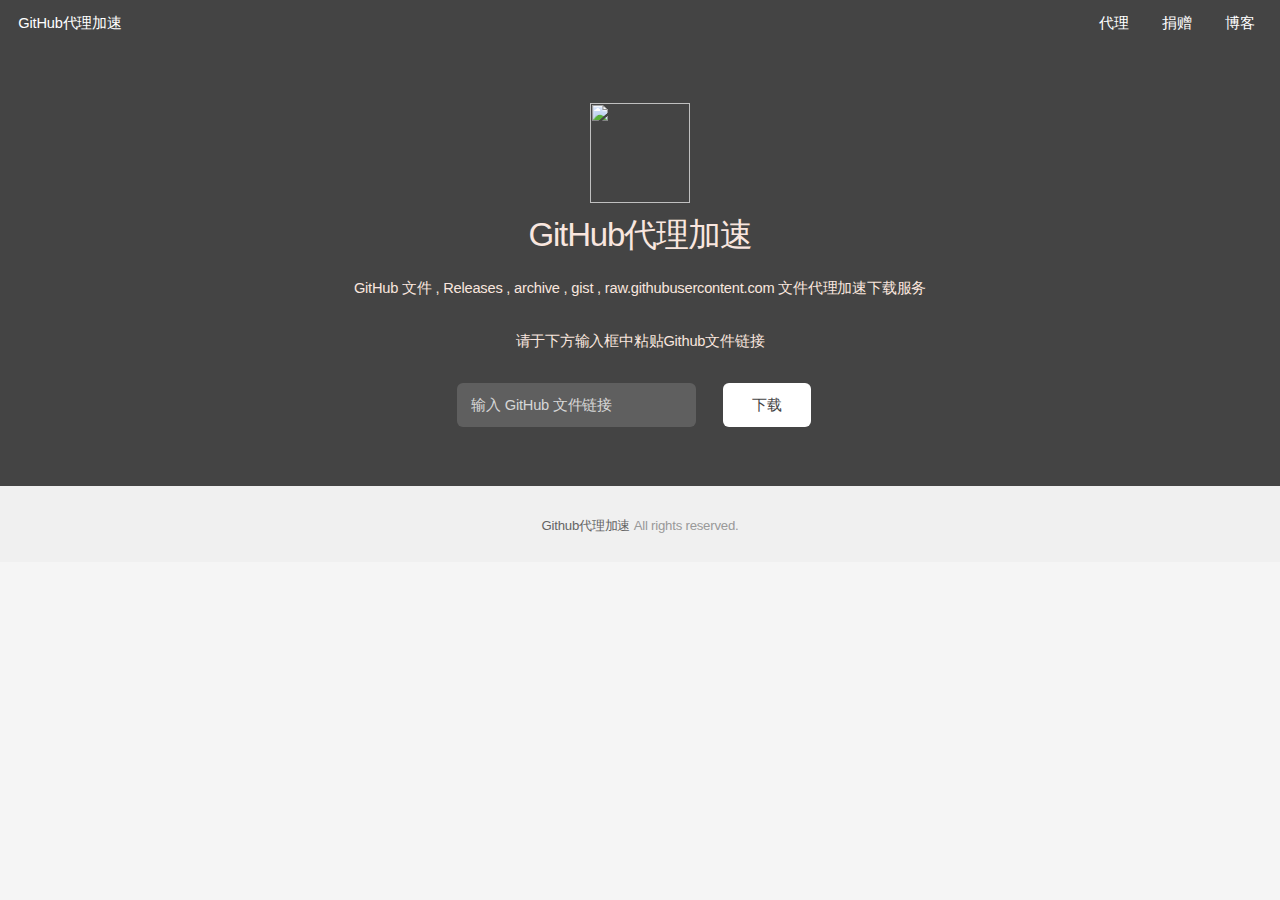
==== gh-proxy/index.html @ 9d7fa7d4 "Update index.html" ====
<!DOCTYPE HTML>
<html>
<head>
<title>GitHub代理加速</title>
<meta charset="utf-8" />
<meta name="viewport" content="width=device-width, initial-scale=1, user-scalable=no" />

<style type="text/css">

html,body,div,h1,h2,p,a,img,b,ul,li,form,footer,header,nav,section {
	margin:0;
	padding:0;
	border:0;
	font-size:100%;
	font:inherit;
	vertical-align:baseline;
}
footer,header,nav,section {
	display:block;
}
body {
	line-height:1;
}
ul {
	list-style:none;
}
body {
	-webkit-text-size-adjust:none;
}
input::-moz-focus-inner {
	border:0;
	padding:0;
}
input {
	-moz-appearance:none;
	-webkit-appearance:none;
	-ms-appearance:none;
	appearance:none;
}
body {
	-ms-overflow-style:scrollbar;
}
@media screen and (max-width:480px) {
	html,body {
	min-width:320px;
}
}
html {
	box-sizing:border-box;
}
*,*:before,*:after {
	box-sizing:inherit;
}
body {
	background:#f5f5f5;
}
body,input {
	color:#777;
	font-family:"Source Sans Pro",sans-serif;
	font-size:16pt;
	font-weight:300;
	line-height:1.65em;
	letter-spacing:-0.015em;
}
a {
	-moz-transition:color .2s ease-in-out,border-bottom-color .2s ease-in-out;
	-webkit-transition:color .2s ease-in-out,border-bottom-color .2s ease-in-out;
	-ms-transition:color .2s ease-in-out,border-bottom-color .2s ease-in-out;
	transition:color .2s ease-in-out,border-bottom-color .2s ease-in-out;
	border-bottom:dotted 1px;
	color:#e89980;
	text-decoration:none;
}
a:hover {
	border-bottom-color:transparent;
}
b {
	color:#646464;
	font-weight:400;
}
p {
	margin:0 0 2em 0;
}
h1,h2 {
	color:#646464;
	font-weight:300;
	line-height:1em;
	margin:0 0 .5em 0;
}
h1 a {
	color:inherit;
	text-decoration:none;
}
h2 {
	font-size:2.25em;
	line-height:1.5em;
	letter-spacing:-0.035em;
}
.row {
	display:flex;
	flex-wrap:wrap;
	box-sizing:border-box;
	align-items:stretch;
}
.row>* {
	box-sizing:border-box;
}
.row.gtr-uniform>*>:last-child {
	margin-bottom:0;
}
.row>.col-4 {
	width:33.33333%;
}
.row>.col-8 {
	width:66.66667%;
}
.row.gtr-50 {
	margin-top:0;
	margin-left:-1em;
}
.row.gtr-50>* {
	padding:0 0 0 1em;
}
.row.gtr-50.gtr-uniform {
	margin-top:-1em;
}
.row.gtr-50.gtr-uniform>* {
	padding-top:1em;
}
.row {
	margin-top:0;
	margin-left:-2em;
}
.row>* {
	padding:0 0 0 2em;
}
.row.gtr-uniform {
	margin-top:-2em;
}
.row.gtr-uniform>* {
	padding-top:2em;
}
@media screen and (max-width:1680px) {
	.row {
	display:flex;
	flex-wrap:wrap;
	box-sizing:border-box;
	align-items:stretch;
}
.row>* {
	box-sizing:border-box;
}
.row.gtr-uniform>*>:last-child {
	margin-bottom:0;
}
.row.gtr-50 {
	margin-top:0;
	margin-left:-1em;
}
.row.gtr-50>* {
	padding:0 0 0 1em;
}
.row.gtr-50.gtr-uniform {
	margin-top:-1em;
}
.row.gtr-50.gtr-uniform>* {
	padding-top:1em;
}
.row {
	margin-top:0;
	margin-left:-2em;
}
.row>* {
	padding:0 0 0 2em;
}
.row.gtr-uniform {
	margin-top:-2em;
}
.row.gtr-uniform>* {
	padding-top:2em;
}
}
@media screen and (max-width:1280px) {
	.row {
	display:flex;
	flex-wrap:wrap;
	box-sizing:border-box;
	align-items:stretch;
}
.row>* {
	box-sizing:border-box;
}
.row.gtr-uniform>*>:last-child {
	margin-bottom:0;
}
.row.gtr-50 {
	margin-top:0;
	margin-left:-1em;
}
.row.gtr-50>* {
	padding:0 0 0 1em;
}
.row.gtr-50.gtr-uniform {
	margin-top:-1em;
}
.row.gtr-50.gtr-uniform>* {
	padding-top:1em;
}
.row {
	margin-top:0;
	margin-left:-2em;
}
.row>* {
	padding:0 0 0 2em;
}
.row.gtr-uniform {
	margin-top:-2em;
}
.row.gtr-uniform>* {
	padding-top:2em;
}
}
@media screen and (max-width:980px) {
	.row {
	display:flex;
	flex-wrap:wrap;
	box-sizing:border-box;
	align-items:stretch;
}
.row>* {
	box-sizing:border-box;
}
.row.gtr-uniform>*>:last-child {
	margin-bottom:0;
}
.row.gtr-50 {
	margin-top:0;
	margin-left:-1em;
}
.row.gtr-50>* {
	padding:0 0 0 1em;
}
.row.gtr-50.gtr-uniform {
	margin-top:-1em;
}
.row.gtr-50.gtr-uniform>* {
	padding-top:1em;
}
.row {
	margin-top:0;
	margin-left:-2em;
}
.row>* {
	padding:0 0 0 2em;
}
.row.gtr-uniform {
	margin-top:-2em;
}
.row.gtr-uniform>* {
	padding-top:2em;
}
}
@media screen and (max-width:840px) {
	.row {
	display:flex;
	flex-wrap:wrap;
	box-sizing:border-box;
	align-items:stretch;
}
.row>* {
	box-sizing:border-box;
}
.row.gtr-uniform>*>:last-child {
	margin-bottom:0;
}
.row.gtr-50 {
	margin-top:0;
	margin-left:-1em;
}
.row.gtr-50>* {
	padding:0 0 0 1em;
}
.row.gtr-50.gtr-uniform {
	margin-top:-1em;
}
.row.gtr-50.gtr-uniform>* {
	padding-top:1em;
}
.row {
	margin-top:0;
	margin-left:-2em;
}
.row>* {
	padding:0 0 0 2em;
}
.row.gtr-uniform {
	margin-top:-2em;
}
.row.gtr-uniform>* {
	padding-top:2em;
}
}
@media screen and (max-width:736px) {
	.row {
	display:flex;
	flex-wrap:wrap;
	box-sizing:border-box;
	align-items:stretch;
}
.row>* {
	box-sizing:border-box;
}
.row.gtr-uniform>*>:last-child {
	margin-bottom:0;
}
.row.gtr-50 {
	margin-top:0;
	margin-left:-1em;
}
.row.gtr-50>* {
	padding:0 0 0 1em;
}
.row.gtr-50.gtr-uniform {
	margin-top:-1em;
}
.row.gtr-50.gtr-uniform>* {
	padding-top:1em;
}
.row {
	margin-top:0;
	margin-left:-2em;
}
.row>* {
	padding:0 0 0 2em;
}
.row.gtr-uniform {
	margin-top:-2em;
}
.row.gtr-uniform>* {
	padding-top:2em;
}
}
@media screen and (max-width:480px) {
	.row {
	display:flex;
	flex-wrap:wrap;
	box-sizing:border-box;
	align-items:stretch;
}
.row>* {
	box-sizing:border-box;
}
.row.gtr-uniform>*>:last-child {
	margin-bottom:0;
}
.row>.col-12-mobilep {
	width:100%;
}
.row.gtr-50 {
	margin-top:0;
	margin-left:-1em;
}
.row.gtr-50>* {
	padding:0 0 0 1em;
}
.row.gtr-50.gtr-uniform {
	margin-top:-1em;
}
.row.gtr-50.gtr-uniform>* {
	padding-top:1em;
}
.row {
	margin-top:0;
	margin-left:-2em;
}
.row>* {
	padding:0 0 0 2em;
}
.row.gtr-uniform {
	margin-top:-2em;
}
.row.gtr-uniform>* {
	padding-top:2em;
}
}
form {
	margin:0 0 2em 0;
}
input[type="text"] {
	-moz-appearance:none;
	-webkit-appearance:none;
	-ms-appearance:none;
	appearance:none;
	background-color:#f8f8f8;
	border-radius:6px;
	border:solid 1px #e5e5e5;
	color:inherit;
	display:block;
	outline:0;
	padding:0 1em;
	text-decoration:none;
	width:100%;
}
input[type="text"]:invalid {
	box-shadow:none;
}
input[type="text"]:focus {
	border-color:#e89980;
	box-shadow:0 0 0 2px #e89980;
}
input[type="text"] {
	height:3em;
}
input[type="checkbox"] {
	-moz-appearance:none;
	-webkit-appearance:none;
	-ms-appearance:none;
	appearance:none;
	display:block;
	float:left;
	margin-right:-2em;
	opacity:0;
	width:1em;
	z-index:-1;
}
::-webkit-input-placeholder {
	color:#999!important;
	opacity:1.0;
}
:-moz-placeholder {
	color:#999!important;
	opacity:1.0;
}
::-moz-placeholder {
	color:#999!important;
	opacity:1.0;
}
:-ms-input-placeholder {
	color:#999!important;
	opacity:1.0;
}
ul {
	list-style:disc;
	margin:0 0 2em 0;
	padding-left:1em;
}
ul li {
	padding-left:.5em;
}
input[type="submit"] {
	-moz-appearance:none;
	-webkit-appearance:none;
	-ms-appearance:none;
	appearance:none;
	-moz-transition:background-color .2s ease-in-out,color .2s ease-in-out;
	-webkit-transition:background-color .2s ease-in-out,color .2s ease-in-out;
	-ms-transition:background-color .2s ease-in-out,color .2s ease-in-out;
	transition:background-color .2s ease-in-out,color .2s ease-in-out;
	background-color:#666;
	border-radius:6px;
	border:0;
	color:#fff;
	cursor:pointer;
	display:inline-block;
	font-weight:400;
	height:3em;
	line-height:3em;
	padding:0 2em;
	text-align:center;
	text-decoration:none;
	white-space:nowrap;
}
input[type="submit"]:hover {
	background-color:#737373;
}
input[type="submit"]:active {
	background-color:#595959;
}
input[type="submit"]:disabled {
	background-color:#777!important;
	box-shadow:inset 0 -0.15em 0 0 rgba(0,0,0,0.15);
	color:#f5f5f5!important;
	cursor:default;
	opacity:.25;
}
#page-wrapper {
	padding-top:3em;
}
body.landing #page-wrapper {
	padding-top:0;
}
#header {
	background:#444;
	color:#bbb;
	cursor:default;
	height:3.25em;
	left:0;
	line-height:3.25em;
	position:fixed;
	top:0;
	width:100%;
	z-index:10000;
}
#header h1 {
	color:inherit;
	height:inherit;
	left:1.25em;
	line-height:inherit;
	margin:0;
	padding:0;
	position:absolute;
	top:0;
}
#header h1 a {
	color:#fff;
	font-weight:400;
	border:0;
}
#header nav {
	height:inherit;
	line-height:inherit;
	position:absolute;
	right:.75em;
	top:0;
	vertical-align:middle;
}
#header nav>ul {
	list-style:none;
	margin:0;
	padding-left:0;
}
#header nav>ul>li {
	display:inline-block;
	padding-left:0;
}
#header nav>ul>li a {
	display:inline-block;
	height:2em;
	line-height:1.95em;
	padding:0 1em;
	border-radius:6px;
}
#header nav>ul>li a:not(.button) {
	color:#fff;
	display:inline-block;
	text-decoration:none;
	border:0;
}
#header nav>ul>li:first-child {
	margin-left:0;
}
#header.alt {
	-moz-animation:none;
	-webkit-animation:none;
	-ms-animation:none;
	animation:none;
	background:0;
	color:rgba(255,255,255,0.75);
	position:absolute;
}
#footer {
	background:#f0f0f0;
	padding:.5em 0 2em 0;
	text-align:center;
}
#footer .copyright {
	color:#999;
	font-size:.9em;
	line-height:1em;
	margin:2em 0 0 0;
	padding:0;
	text-align:center;
}
#footer .copyright li {
	border-left:solid 1px #ddd;
	display:inline-block;
	list-style:none;
	margin-left:1em;
	padding-left:1em;
}
#footer .copyright li:first-child {
	border-left:0;
	margin-left:0;
	padding-left:0;
}
#cta {
	background:#444;
	color:#f9e6df;
	padding:7em 0 4em 0;
	text-align:center;
}
#cta h2 {
	color:inherit;
}
#cta form {
	margin:0 auto;
	max-width:100%;
	width:25em;
}
#cta input[type="submit"] {
	box-shadow:none;
	background:#fff;
	color:#444;
}
#cta input[type="text"] {
	color:#fff;
	background:rgba(255,255,255,0.15);
	border:0;
}
#cta input[type="text"]:focus {
	box-shadow:inset 0 0 0 2px #fff;
}
#cta ::-webkit-input-placeholder {
	color:rgba(255,255,255,0.75)!important;
}
#cta :-moz-placeholder {
	color:rgba(255,255,255,0.75)!important;
}
#cta ::-moz-placeholder {
	color:rgba(255,255,255,0.75)!important;
}
#cta :-ms-input-placeholder {
	color:rgba(255,255,255,0.75)!important;
}
@media screen and (max-width:1680px) {
	body,input {
	font-size:13pt;
}
}
@media screen and (max-width:1280px) {
	body,input {
	font-size:11pt;
}
}
@media screen and (max-width:980px) {
	body,input {
	font-size:11pt;
}
}
@media screen and (max-width:840px) {
	html,body {
	overflow-x:hidden;
}
body,input {
	font-size:11pt;
}
#page-wrapper {
	padding-top:0;
}
#page-wrapper {
	-moz-backface-visibility:hidden;
	-webkit-backface-visibility:hidden;
	-ms-backface-visibility:hidden;
	backface-visibility:hidden;
	-moz-transition:-moz-transform .5s ease;
	-webkit-transition:-webkit-transform .5s ease;
	-ms-transition:-ms-transform .5s ease;
	transition:transform .5s ease;
	padding-bottom:1px;
}
@media screen and (max-width:736px) {
	body,input {
	font-size:11pt;
}
h2 {
	font-size:1.75em;
	line-height:1.35em;
	letter-spacing:-0.025em;
}
#footer {
	padding:4em 0;
}
#footer .copyright li {
	border-left:0;
	display:block;
	line-height:2em;
	margin-left:0;
	padding-left:0;
}
}
@media screen and (max-width:480px) {
	html,body {
	min-width:320px;
}
body,input {
	font-size:11pt;
}
#cta {
	padding:2.5em 1em 3em 1em;
}
}
#rwl-iqxin {
	position:fixed;
	transform:translate(-95px,0);
	width:85px;
	height:25px;
	font-size:12px;
	font-weight:500;
	font-family:Verdana, Arial, '宋体';
	color:#fff;
	background:#333;
	z-index:2147483647;
	margin:0;
	opacity:0.05;
	transition:0.3s;
	overflow:hidden;
	user-select:none;
	text-align:center;
	white-space:nowrap;
	line-height:25px;
	padding:0 16px;
	border:1px solid #ccc;
	border-width:1px 1px 1px 0;
	border-bottom-right-radius:5px;
	box-sizing:content-box;
}
#rwl-iqxin input {
	margin:0;
	padding:0;
	vertical-align:middle;
	-webkit-appearance:checkbox;
	-moz-appearance:checkbox;
	position:static;
	clip:auto;
	opacity:1;
	cursor:pointer;
}
#rwl-iqxin #rwl-setbtn {
	margin:0 4px 0 0;
	padding:0 0 0 4px;
	border:none;
	border-radius:2px;
	cursor:pointer;
	background:#fff;
	color:#000;
}
}
/*! CSS Used from: Embedded*/
	#rwl-iqxin {
	position:fixed;
	transform:translate(-95px,0);
	width:85px;
	height:25px;
	font-size:12px;
	font-weight:500;
	font-family:Verdana, Arial, '宋体';
	color:#fff;
	background:#333;
	z-index:2147483647;
	margin:0;
	opacity:0.05;
	transition:0.3s;
	overflow:hidden;
	user-select:none;
	text-align:center;
	white-space:nowrap;
	line-height:25px;
	padding:0 16px;
	border:1px solid #ccc;
	border-width:1px 1px 1px 0;
	border-bottom-right-radius:5px;
	box-sizing:content-box;
}
#rwl-iqxin input {
	margin:0;
	padding:0;
	vertical-align:middle;
	-webkit-appearance:checkbox;
	-moz-appearance:checkbox;
	position:static;
	clip:auto;
	opacity:1;
	cursor:pointer;
}
#rwl-iqxin #rwl-setbtn {
	margin:0 4px 0 0;
	padding:0 0 0 4px;
	border:none;
	border-radius:2px;
	cursor:pointer;
	background:#fff;
	color:#000;
}
</style>

<meta property="og:title" content="GitHub代理加速" />
<meta property="og:description" content="GitHub 文件 , Releases , archive , gist , raw.githubusercontent.com 文件代理加速下载服务." />
</head>
<body class="landing is-preload">
<div id="page-wrapper">

<header id="header" class="alt">
<h1><a href="/">GitHub代理加速</a></h1>
<nav id="nav">
<ul>
<li><a href="https://js.svvme.com/" target="_blank">代理</a></li>
<li><a href="https://pay.svvme.com/" target="_blank">捐赠</a></li>
<li><a href="https://www.svvme.com/" target="_blank">博客</a></li>
</ul>
</nav>
</header>

<section id="cta">
<img src="https://i.loli.net/2021/09/02/AMQYwGgi6UHvKqe.png" height="100" width="100">
<br />
<h2>GitHub代理加速</h2>
<p>GitHub 文件 , Releases , archive , gist , raw.githubusercontent.com 文件代理加速下载服务</p>
<p>请于下方输入框中粘贴Github文件链接</p>
<form action="./" method="get" target="__blank">
<div class="row gtr-50 gtr-uniform">
<div class="col-8 col-12-mobilep">
<input class="block url" type="text" name="q" id="email" placeholder="输入 GitHub 文件链接" pattern="^((https|http):\/\/)?(github\.com\/.+?\/.+?\/(?:releases|archive|blob)|((?:raw|gist)\.(?:githubusercontent|github)\.com))\/.+$" required>
</div>
<div class="col-4 col-12-mobilep">
<input type="submit" value="下载">
</div>
</div>
</form>
</section>


<footer id="footer">
<ul class="copyright">
<li><b>Github代理加速</b> All rights reserved.</li>
</ul>
</footer>
</div>

</body>
</html>
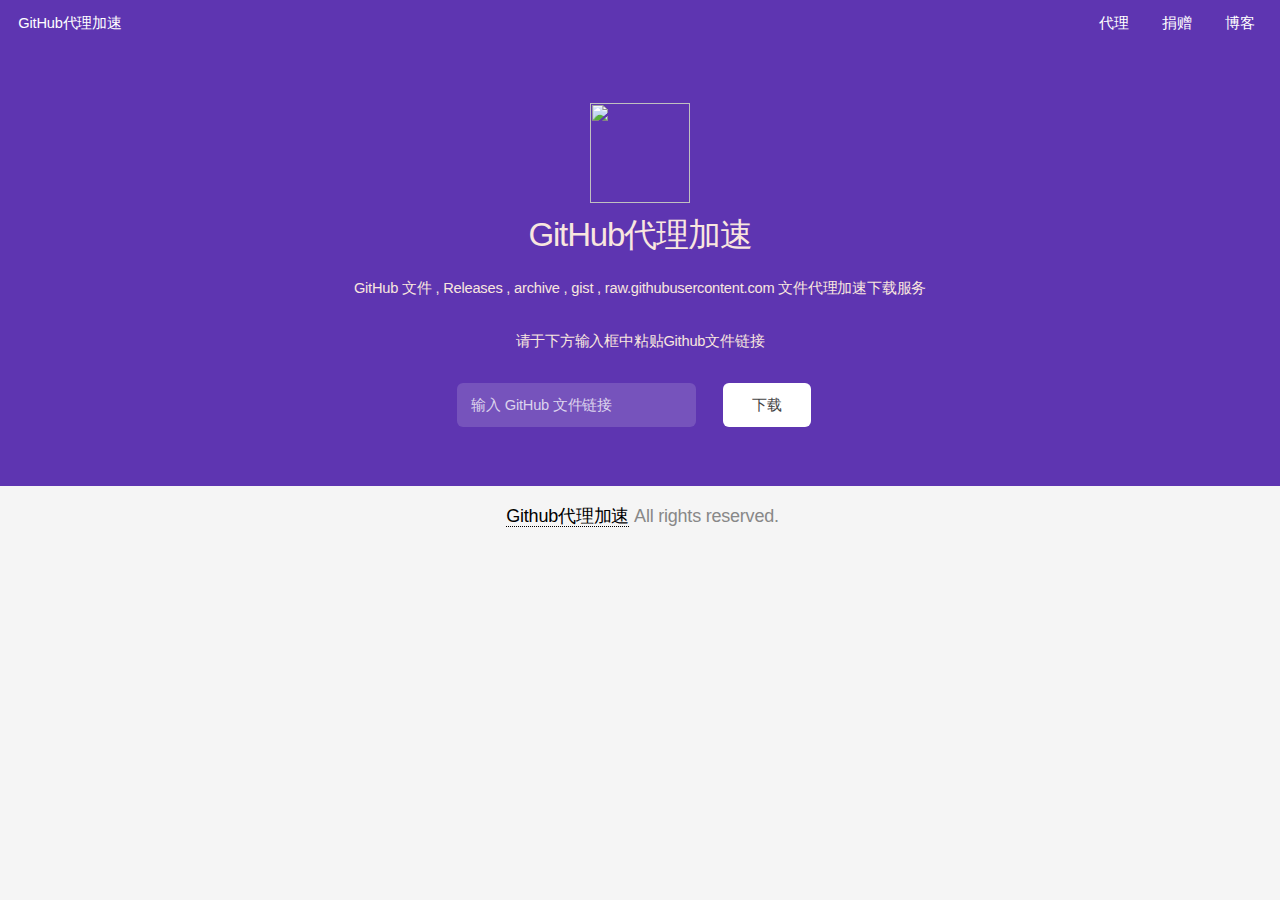
==== commit 83d8e835: "Update index.html" ====
--- a/gh-proxy/index.html
+++ b/gh-proxy/index.html
@@ -1,3 +1,4 @@
+
 <!DOCTYPE HTML>
 <html>
 <head>
@@ -559,32 +560,19 @@
 	position:absolute;
 }
 #footer {
-	background:#f0f0f0;
-	padding:.5em 0 2em 0;
+	padding:1em 0;
+  font-size:18px;
 	text-align:center;
 }
-#footer .copyright {
-	color:#999;
-	font-size:.9em;
-	line-height:1em;
-	margin:2em 0 0 0;
-	padding:0;
-	text-align:center;
-}
-#footer .copyright li {
-	border-left:solid 1px #ddd;
-	display:inline-block;
-	list-style:none;
-	margin-left:1em;
-	padding-left:1em;
-}
-#footer .copyright li:first-child {
-	border-left:0;
-	margin-left:0;
-	padding-left:0;
+#footer a {
+	margin:5px;
+	color:#000;
+}
+#footer p {
+	color:#888;
 }
 #cta {
-	background:#444;
+	background:#5e35b1;
 	color:#f9e6df;
 	padding:7em 0 4em 0;
 	text-align:center;
@@ -684,9 +672,6 @@
 }
 body,input {
 	font-size:11pt;
-}
-#cta {
-	padding:2.5em 1em 3em 1em;
 }
 }
 #rwl-iqxin {
@@ -820,9 +805,9 @@
 
 
 <footer id="footer">
-<ul class="copyright">
-<li><b>Github代理加速</b> All rights reserved.</li>
-</ul>
+
+<p><a>Github代理加速</a>All rights reserved.</p>
+
 </footer>
 </div>
 
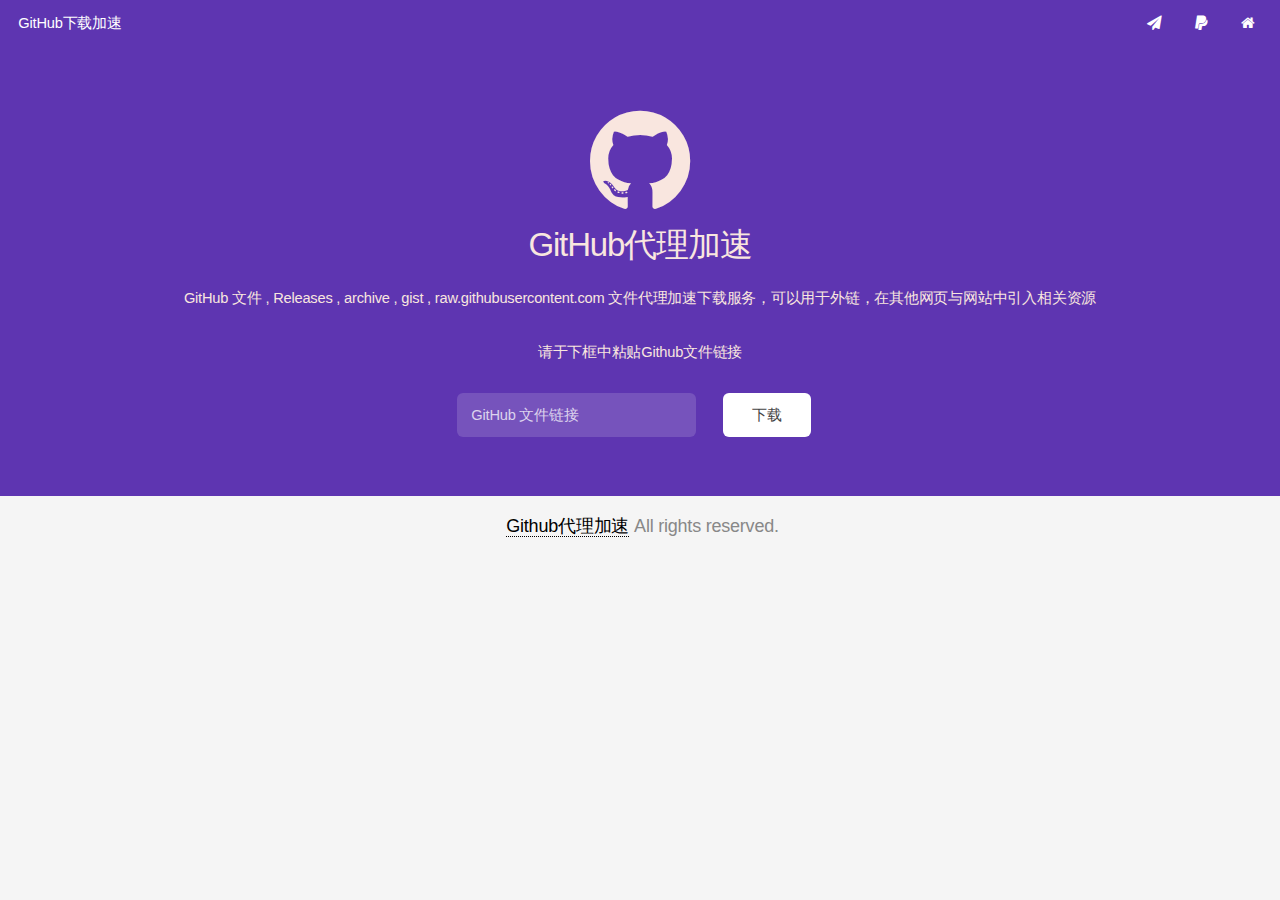
==== commit 7277043f: "Update index.html" ====
--- a/gh-proxy/index.html
+++ b/gh-proxy/index.html
@@ -5,9 +5,11 @@
 <title>GitHub代理加速</title>
 <meta charset="utf-8" />
 <meta name="viewport" content="width=device-width, initial-scale=1, user-scalable=no" />
+<meta property="og:title" content="GitHub代理加速" />
+<meta property="og:description" content="GitHub 文件 , Releases , archive , gist , raw.githubusercontent.com 文件代理加速下载服务." />
+<link rel="stylesheet" type="text/css" href="https://cdn.jsdelivr.net/npm/font-awesome@4.7.0/css/font-awesome.min.css" />
 
 <style type="text/css">
-
 html,body,div,h1,h2,p,a,img,b,ul,li,form,footer,header,nav,section {
 	margin:0;
 	padding:0;
@@ -561,7 +563,7 @@
 }
 #footer {
 	padding:1em 0;
-  font-size:18px;
+	font-size:18px;
 	text-align:center;
 }
 #footer a {
@@ -720,8 +722,8 @@
 	color:#000;
 }
 }
-/*! CSS Used from: Embedded*/
-	#rwl-iqxin {
+
+#rwl-iqxin {
 	position:fixed;
 	transform:translate(-95px,0);
 	width:85px;
@@ -768,33 +770,31 @@
 }
 </style>
 
-<meta property="og:title" content="GitHub代理加速" />
-<meta property="og:description" content="GitHub 文件 , Releases , archive , gist , raw.githubusercontent.com 文件代理加速下载服务." />
 </head>
 <body class="landing is-preload">
 <div id="page-wrapper">
 
 <header id="header" class="alt">
-<h1><a href="/">GitHub代理加速</a></h1>
+<h1><a href="./">GitHub下载加速</a></h1>
 <nav id="nav">
 <ul>
-<li><a href="https://js.svvme.com/" target="_blank">代理</a></li>
-<li><a href="https://pay.svvme.com/" target="_blank">捐赠</a></li>
-<li><a href="https://www.svvme.com/" target="_blank">博客</a></li>
+<li><a href="https://js.svvme.com/" target="_blank"><i class="fa fa-send"></i></a></li>
+<li><a href="https://pay.svvme.com/" target="_blank"><i class="fa fa-paypal"></i></a></li>
+<li><a href="https://www.svvme.com/" target="_blank"><i class="fa fa-home"></i></a></li>
 </ul>
 </nav>
 </header>
 
 <section id="cta">
-<img src="https://i.loli.net/2021/09/02/AMQYwGgi6UHvKqe.png" height="100" width="100">
+<i class="fa fa-github" style="font-size: 8em"></i>
 <br />
 <h2>GitHub代理加速</h2>
-<p>GitHub 文件 , Releases , archive , gist , raw.githubusercontent.com 文件代理加速下载服务</p>
-<p>请于下方输入框中粘贴Github文件链接</p>
+<p>GitHub 文件 , Releases , archive , gist , raw.githubusercontent.com 文件代理加速下载服务，可以用于外链，在其他网页与网站中引入相关资源</p>
+<p>请于下框中粘贴Github文件链接</p>
 <form action="./" method="get" target="__blank">
 <div class="row gtr-50 gtr-uniform">
 <div class="col-8 col-12-mobilep">
-<input class="block url" type="text" name="q" id="email" placeholder="输入 GitHub 文件链接" pattern="^((https|http):\/\/)?(github\.com\/.+?\/.+?\/(?:releases|archive|blob)|((?:raw|gist)\.(?:githubusercontent|github)\.com))\/.+$" required>
+<input class="block url" type="text" name="q" id="email" placeholder="GitHub 文件链接" pattern="^((https|http):\/\/)?(github\.com\/.+?\/.+?\/(?:releases|archive|blob)|((?:raw|gist)\.(?:githubusercontent|github)\.com))\/.+$" required>
 </div>
 <div class="col-4 col-12-mobilep">
 <input type="submit" value="下载">
@@ -805,9 +805,7 @@
 
 
 <footer id="footer">
-
 <p><a>Github代理加速</a>All rights reserved.</p>
-
 </footer>
 </div>
 
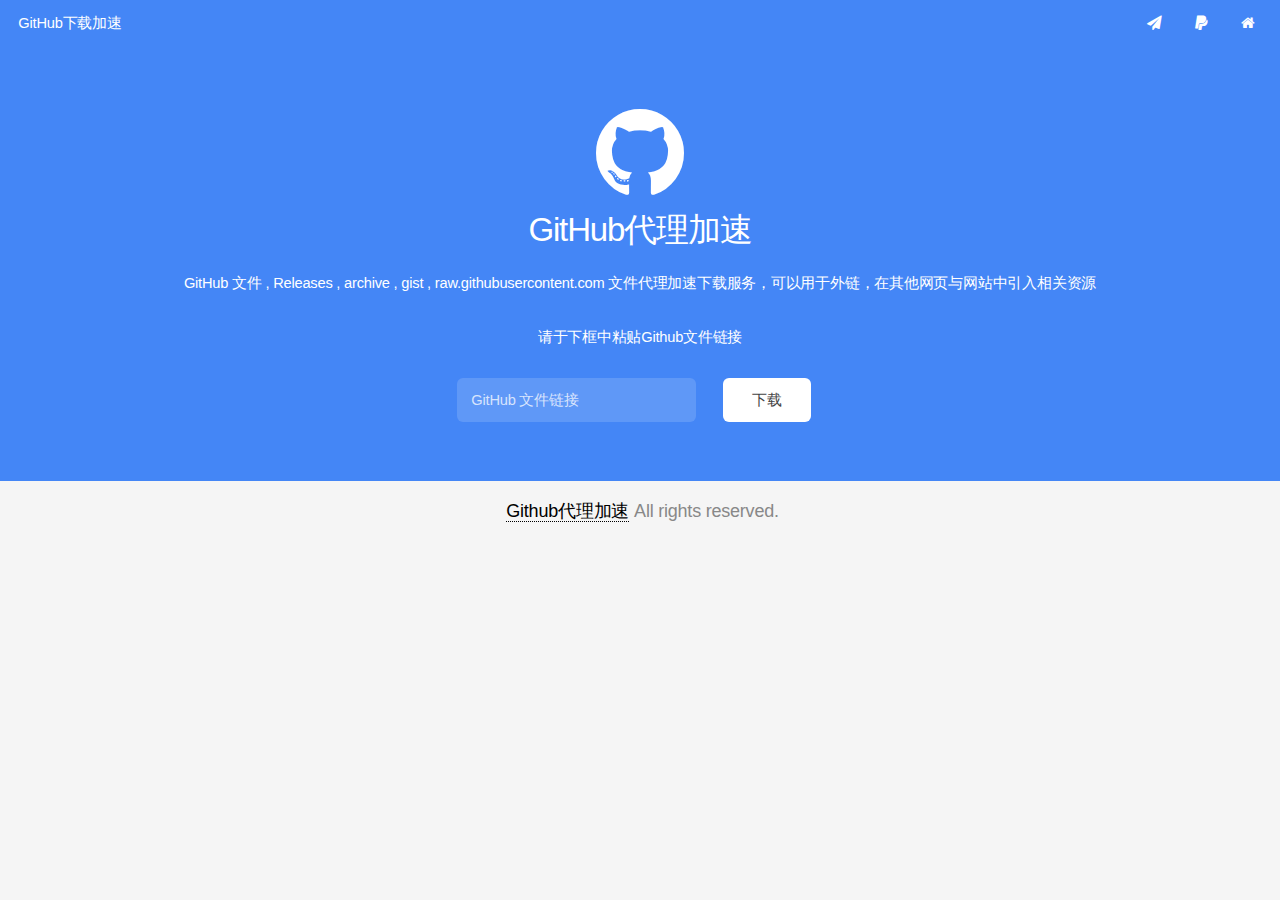
==== commit 8457d968: "Update index.html" ====
--- a/gh-proxy/index.html
+++ b/gh-proxy/index.html
@@ -1,813 +1,60 @@
-
 <!DOCTYPE HTML>
 <html>
-<head>
-<title>GitHub代理加速</title>
-<meta charset="utf-8" />
-<meta name="viewport" content="width=device-width, initial-scale=1, user-scalable=no" />
-<meta property="og:title" content="GitHub代理加速" />
-<meta property="og:description" content="GitHub 文件 , Releases , archive , gist , raw.githubusercontent.com 文件代理加速下载服务." />
-<link rel="stylesheet" type="text/css" href="https://cdn.jsdelivr.net/npm/font-awesome@4.7.0/css/font-awesome.min.css" />
+	<head>
+		<title>GitHub代理加速</title>
+		<meta charset="utf-8" />
+		<meta name="viewport" content="width=device-width, initial-scale=1, user-scalable=no" />
+		<meta property="og:title" content="GitHub代理加速" />
+		<meta property="og:description" content="GitHub代理加速,Github仓库外链,Github代理下载,Github加速下载,Github文件下载" />
+		<link rel="stylesheet" type="text/css" href="https://cdn.jsdelivr.net/npm/font-awesome@4.7.0/css/font-awesome.min.css" />
 
-<style type="text/css">
-html,body,div,h1,h2,p,a,img,b,ul,li,form,footer,header,nav,section {
-	margin:0;
-	padding:0;
-	border:0;
-	font-size:100%;
-	font:inherit;
-	vertical-align:baseline;
-}
-footer,header,nav,section {
-	display:block;
-}
-body {
-	line-height:1;
-}
-ul {
-	list-style:none;
-}
-body {
-	-webkit-text-size-adjust:none;
-}
-input::-moz-focus-inner {
-	border:0;
-	padding:0;
-}
-input {
-	-moz-appearance:none;
-	-webkit-appearance:none;
-	-ms-appearance:none;
-	appearance:none;
-}
-body {
-	-ms-overflow-style:scrollbar;
-}
-@media screen and (max-width:480px) {
-	html,body {
-	min-width:320px;
-}
-}
-html {
-	box-sizing:border-box;
-}
-*,*:before,*:after {
-	box-sizing:inherit;
-}
-body {
-	background:#f5f5f5;
-}
-body,input {
-	color:#777;
-	font-family:"Source Sans Pro",sans-serif;
-	font-size:16pt;
-	font-weight:300;
-	line-height:1.65em;
-	letter-spacing:-0.015em;
-}
-a {
-	-moz-transition:color .2s ease-in-out,border-bottom-color .2s ease-in-out;
-	-webkit-transition:color .2s ease-in-out,border-bottom-color .2s ease-in-out;
-	-ms-transition:color .2s ease-in-out,border-bottom-color .2s ease-in-out;
-	transition:color .2s ease-in-out,border-bottom-color .2s ease-in-out;
-	border-bottom:dotted 1px;
-	color:#e89980;
-	text-decoration:none;
-}
-a:hover {
-	border-bottom-color:transparent;
-}
-b {
-	color:#646464;
-	font-weight:400;
-}
-p {
-	margin:0 0 2em 0;
-}
-h1,h2 {
-	color:#646464;
-	font-weight:300;
-	line-height:1em;
-	margin:0 0 .5em 0;
-}
-h1 a {
-	color:inherit;
-	text-decoration:none;
-}
-h2 {
-	font-size:2.25em;
-	line-height:1.5em;
-	letter-spacing:-0.035em;
-}
-.row {
-	display:flex;
-	flex-wrap:wrap;
-	box-sizing:border-box;
-	align-items:stretch;
-}
-.row>* {
-	box-sizing:border-box;
-}
-.row.gtr-uniform>*>:last-child {
-	margin-bottom:0;
-}
-.row>.col-4 {
-	width:33.33333%;
-}
-.row>.col-8 {
-	width:66.66667%;
-}
-.row.gtr-50 {
-	margin-top:0;
-	margin-left:-1em;
-}
-.row.gtr-50>* {
-	padding:0 0 0 1em;
-}
-.row.gtr-50.gtr-uniform {
-	margin-top:-1em;
-}
-.row.gtr-50.gtr-uniform>* {
-	padding-top:1em;
-}
-.row {
-	margin-top:0;
-	margin-left:-2em;
-}
-.row>* {
-	padding:0 0 0 2em;
-}
-.row.gtr-uniform {
-	margin-top:-2em;
-}
-.row.gtr-uniform>* {
-	padding-top:2em;
-}
-@media screen and (max-width:1680px) {
-	.row {
-	display:flex;
-	flex-wrap:wrap;
-	box-sizing:border-box;
-	align-items:stretch;
-}
-.row>* {
-	box-sizing:border-box;
-}
-.row.gtr-uniform>*>:last-child {
-	margin-bottom:0;
-}
-.row.gtr-50 {
-	margin-top:0;
-	margin-left:-1em;
-}
-.row.gtr-50>* {
-	padding:0 0 0 1em;
-}
-.row.gtr-50.gtr-uniform {
-	margin-top:-1em;
-}
-.row.gtr-50.gtr-uniform>* {
-	padding-top:1em;
-}
-.row {
-	margin-top:0;
-	margin-left:-2em;
-}
-.row>* {
-	padding:0 0 0 2em;
-}
-.row.gtr-uniform {
-	margin-top:-2em;
-}
-.row.gtr-uniform>* {
-	padding-top:2em;
-}
-}
-@media screen and (max-width:1280px) {
-	.row {
-	display:flex;
-	flex-wrap:wrap;
-	box-sizing:border-box;
-	align-items:stretch;
-}
-.row>* {
-	box-sizing:border-box;
-}
-.row.gtr-uniform>*>:last-child {
-	margin-bottom:0;
-}
-.row.gtr-50 {
-	margin-top:0;
-	margin-left:-1em;
-}
-.row.gtr-50>* {
-	padding:0 0 0 1em;
-}
-.row.gtr-50.gtr-uniform {
-	margin-top:-1em;
-}
-.row.gtr-50.gtr-uniform>* {
-	padding-top:1em;
-}
-.row {
-	margin-top:0;
-	margin-left:-2em;
-}
-.row>* {
-	padding:0 0 0 2em;
-}
-.row.gtr-uniform {
-	margin-top:-2em;
-}
-.row.gtr-uniform>* {
-	padding-top:2em;
-}
-}
-@media screen and (max-width:980px) {
-	.row {
-	display:flex;
-	flex-wrap:wrap;
-	box-sizing:border-box;
-	align-items:stretch;
-}
-.row>* {
-	box-sizing:border-box;
-}
-.row.gtr-uniform>*>:last-child {
-	margin-bottom:0;
-}
-.row.gtr-50 {
-	margin-top:0;
-	margin-left:-1em;
-}
-.row.gtr-50>* {
-	padding:0 0 0 1em;
-}
-.row.gtr-50.gtr-uniform {
-	margin-top:-1em;
-}
-.row.gtr-50.gtr-uniform>* {
-	padding-top:1em;
-}
-.row {
-	margin-top:0;
-	margin-left:-2em;
-}
-.row>* {
-	padding:0 0 0 2em;
-}
-.row.gtr-uniform {
-	margin-top:-2em;
-}
-.row.gtr-uniform>* {
-	padding-top:2em;
-}
-}
-@media screen and (max-width:840px) {
-	.row {
-	display:flex;
-	flex-wrap:wrap;
-	box-sizing:border-box;
-	align-items:stretch;
-}
-.row>* {
-	box-sizing:border-box;
-}
-.row.gtr-uniform>*>:last-child {
-	margin-bottom:0;
-}
-.row.gtr-50 {
-	margin-top:0;
-	margin-left:-1em;
-}
-.row.gtr-50>* {
-	padding:0 0 0 1em;
-}
-.row.gtr-50.gtr-uniform {
-	margin-top:-1em;
-}
-.row.gtr-50.gtr-uniform>* {
-	padding-top:1em;
-}
-.row {
-	margin-top:0;
-	margin-left:-2em;
-}
-.row>* {
-	padding:0 0 0 2em;
-}
-.row.gtr-uniform {
-	margin-top:-2em;
-}
-.row.gtr-uniform>* {
-	padding-top:2em;
-}
-}
-@media screen and (max-width:736px) {
-	.row {
-	display:flex;
-	flex-wrap:wrap;
-	box-sizing:border-box;
-	align-items:stretch;
-}
-.row>* {
-	box-sizing:border-box;
-}
-.row.gtr-uniform>*>:last-child {
-	margin-bottom:0;
-}
-.row.gtr-50 {
-	margin-top:0;
-	margin-left:-1em;
-}
-.row.gtr-50>* {
-	padding:0 0 0 1em;
-}
-.row.gtr-50.gtr-uniform {
-	margin-top:-1em;
-}
-.row.gtr-50.gtr-uniform>* {
-	padding-top:1em;
-}
-.row {
-	margin-top:0;
-	margin-left:-2em;
-}
-.row>* {
-	padding:0 0 0 2em;
-}
-.row.gtr-uniform {
-	margin-top:-2em;
-}
-.row.gtr-uniform>* {
-	padding-top:2em;
-}
-}
-@media screen and (max-width:480px) {
-	.row {
-	display:flex;
-	flex-wrap:wrap;
-	box-sizing:border-box;
-	align-items:stretch;
-}
-.row>* {
-	box-sizing:border-box;
-}
-.row.gtr-uniform>*>:last-child {
-	margin-bottom:0;
-}
-.row>.col-12-mobilep {
-	width:100%;
-}
-.row.gtr-50 {
-	margin-top:0;
-	margin-left:-1em;
-}
-.row.gtr-50>* {
-	padding:0 0 0 1em;
-}
-.row.gtr-50.gtr-uniform {
-	margin-top:-1em;
-}
-.row.gtr-50.gtr-uniform>* {
-	padding-top:1em;
-}
-.row {
-	margin-top:0;
-	margin-left:-2em;
-}
-.row>* {
-	padding:0 0 0 2em;
-}
-.row.gtr-uniform {
-	margin-top:-2em;
-}
-.row.gtr-uniform>* {
-	padding-top:2em;
-}
-}
-form {
-	margin:0 0 2em 0;
-}
-input[type="text"] {
-	-moz-appearance:none;
-	-webkit-appearance:none;
-	-ms-appearance:none;
-	appearance:none;
-	background-color:#f8f8f8;
-	border-radius:6px;
-	border:solid 1px #e5e5e5;
-	color:inherit;
-	display:block;
-	outline:0;
-	padding:0 1em;
-	text-decoration:none;
-	width:100%;
-}
-input[type="text"]:invalid {
-	box-shadow:none;
-}
-input[type="text"]:focus {
-	border-color:#e89980;
-	box-shadow:0 0 0 2px #e89980;
-}
-input[type="text"] {
-	height:3em;
-}
-input[type="checkbox"] {
-	-moz-appearance:none;
-	-webkit-appearance:none;
-	-ms-appearance:none;
-	appearance:none;
-	display:block;
-	float:left;
-	margin-right:-2em;
-	opacity:0;
-	width:1em;
-	z-index:-1;
-}
-::-webkit-input-placeholder {
-	color:#999!important;
-	opacity:1.0;
-}
-:-moz-placeholder {
-	color:#999!important;
-	opacity:1.0;
-}
-::-moz-placeholder {
-	color:#999!important;
-	opacity:1.0;
-}
-:-ms-input-placeholder {
-	color:#999!important;
-	opacity:1.0;
-}
-ul {
-	list-style:disc;
-	margin:0 0 2em 0;
-	padding-left:1em;
-}
-ul li {
-	padding-left:.5em;
-}
-input[type="submit"] {
-	-moz-appearance:none;
-	-webkit-appearance:none;
-	-ms-appearance:none;
-	appearance:none;
-	-moz-transition:background-color .2s ease-in-out,color .2s ease-in-out;
-	-webkit-transition:background-color .2s ease-in-out,color .2s ease-in-out;
-	-ms-transition:background-color .2s ease-in-out,color .2s ease-in-out;
-	transition:background-color .2s ease-in-out,color .2s ease-in-out;
-	background-color:#666;
-	border-radius:6px;
-	border:0;
-	color:#fff;
-	cursor:pointer;
-	display:inline-block;
-	font-weight:400;
-	height:3em;
-	line-height:3em;
-	padding:0 2em;
-	text-align:center;
-	text-decoration:none;
-	white-space:nowrap;
-}
-input[type="submit"]:hover {
-	background-color:#737373;
-}
-input[type="submit"]:active {
-	background-color:#595959;
-}
-input[type="submit"]:disabled {
-	background-color:#777!important;
-	box-shadow:inset 0 -0.15em 0 0 rgba(0,0,0,0.15);
-	color:#f5f5f5!important;
-	cursor:default;
-	opacity:.25;
-}
-#page-wrapper {
-	padding-top:3em;
-}
-body.landing #page-wrapper {
-	padding-top:0;
-}
-#header {
-	background:#444;
-	color:#bbb;
-	cursor:default;
-	height:3.25em;
-	left:0;
-	line-height:3.25em;
-	position:fixed;
-	top:0;
-	width:100%;
-	z-index:10000;
-}
-#header h1 {
-	color:inherit;
-	height:inherit;
-	left:1.25em;
-	line-height:inherit;
-	margin:0;
-	padding:0;
-	position:absolute;
-	top:0;
-}
-#header h1 a {
-	color:#fff;
-	font-weight:400;
-	border:0;
-}
-#header nav {
-	height:inherit;
-	line-height:inherit;
-	position:absolute;
-	right:.75em;
-	top:0;
-	vertical-align:middle;
-}
-#header nav>ul {
-	list-style:none;
-	margin:0;
-	padding-left:0;
-}
-#header nav>ul>li {
-	display:inline-block;
-	padding-left:0;
-}
-#header nav>ul>li a {
-	display:inline-block;
-	height:2em;
-	line-height:1.95em;
-	padding:0 1em;
-	border-radius:6px;
-}
-#header nav>ul>li a:not(.button) {
-	color:#fff;
-	display:inline-block;
-	text-decoration:none;
-	border:0;
-}
-#header nav>ul>li:first-child {
-	margin-left:0;
-}
-#header.alt {
-	-moz-animation:none;
-	-webkit-animation:none;
-	-ms-animation:none;
-	animation:none;
-	background:0;
-	color:rgba(255,255,255,0.75);
-	position:absolute;
-}
-#footer {
-	padding:1em 0;
-	font-size:18px;
-	text-align:center;
-}
-#footer a {
-	margin:5px;
-	color:#000;
-}
-#footer p {
-	color:#888;
-}
-#cta {
-	background:#5e35b1;
-	color:#f9e6df;
-	padding:7em 0 4em 0;
-	text-align:center;
-}
-#cta h2 {
-	color:inherit;
-}
-#cta form {
-	margin:0 auto;
-	max-width:100%;
-	width:25em;
-}
-#cta input[type="submit"] {
-	box-shadow:none;
-	background:#fff;
-	color:#444;
-}
-#cta input[type="text"] {
-	color:#fff;
-	background:rgba(255,255,255,0.15);
-	border:0;
-}
-#cta input[type="text"]:focus {
-	box-shadow:inset 0 0 0 2px #fff;
-}
-#cta ::-webkit-input-placeholder {
-	color:rgba(255,255,255,0.75)!important;
-}
-#cta :-moz-placeholder {
-	color:rgba(255,255,255,0.75)!important;
-}
-#cta ::-moz-placeholder {
-	color:rgba(255,255,255,0.75)!important;
-}
-#cta :-ms-input-placeholder {
-	color:rgba(255,255,255,0.75)!important;
-}
-@media screen and (max-width:1680px) {
-	body,input {
-	font-size:13pt;
-}
-}
-@media screen and (max-width:1280px) {
-	body,input {
-	font-size:11pt;
-}
-}
-@media screen and (max-width:980px) {
-	body,input {
-	font-size:11pt;
-}
-}
-@media screen and (max-width:840px) {
-	html,body {
-	overflow-x:hidden;
-}
-body,input {
-	font-size:11pt;
-}
-#page-wrapper {
-	padding-top:0;
-}
-#page-wrapper {
-	-moz-backface-visibility:hidden;
-	-webkit-backface-visibility:hidden;
-	-ms-backface-visibility:hidden;
-	backface-visibility:hidden;
-	-moz-transition:-moz-transform .5s ease;
-	-webkit-transition:-webkit-transform .5s ease;
-	-ms-transition:-ms-transform .5s ease;
-	transition:transform .5s ease;
-	padding-bottom:1px;
-}
-@media screen and (max-width:736px) {
-	body,input {
-	font-size:11pt;
-}
-h2 {
-	font-size:1.75em;
-	line-height:1.35em;
-	letter-spacing:-0.025em;
-}
-#footer {
-	padding:4em 0;
-}
-#footer .copyright li {
-	border-left:0;
-	display:block;
-	line-height:2em;
-	margin-left:0;
-	padding-left:0;
-}
-}
-@media screen and (max-width:480px) {
-	html,body {
-	min-width:320px;
-}
-body,input {
-	font-size:11pt;
-}
-}
-#rwl-iqxin {
-	position:fixed;
-	transform:translate(-95px,0);
-	width:85px;
-	height:25px;
-	font-size:12px;
-	font-weight:500;
-	font-family:Verdana, Arial, '宋体';
-	color:#fff;
-	background:#333;
-	z-index:2147483647;
-	margin:0;
-	opacity:0.05;
-	transition:0.3s;
-	overflow:hidden;
-	user-select:none;
-	text-align:center;
-	white-space:nowrap;
-	line-height:25px;
-	padding:0 16px;
-	border:1px solid #ccc;
-	border-width:1px 1px 1px 0;
-	border-bottom-right-radius:5px;
-	box-sizing:content-box;
-}
-#rwl-iqxin input {
-	margin:0;
-	padding:0;
-	vertical-align:middle;
-	-webkit-appearance:checkbox;
-	-moz-appearance:checkbox;
-	position:static;
-	clip:auto;
-	opacity:1;
-	cursor:pointer;
-}
-#rwl-iqxin #rwl-setbtn {
-	margin:0 4px 0 0;
-	padding:0 0 0 4px;
-	border:none;
-	border-radius:2px;
-	cursor:pointer;
-	background:#fff;
-	color:#000;
-}
-}
+		<style type="text/css">
+a,body,div,footer,form,h1,h2,header,html,li,nav,p,section,ul{margin:0;padding:0;border:0;vertical-align:baseline;font:inherit;font-size:100%}footer,header,nav,section{display:block}body{line-height:1}ul{list-style:none}body{-webkit-text-size-adjust:none}input::-moz-focus-inner{padding:0;border:0}input{-moz-appearance:none;-webkit-appearance:none;-ms-appearance:none;appearance:none}body{-ms-overflow-style:scrollbar}@media screen and (max-width:480px){body,html{min-width:320px}}html{box-sizing:border-box}*,:after,:before{box-sizing:inherit}body{background:#f5f5f5}body,input{color:#777;letter-spacing:-.015em;font-weight:300;font-size:16pt;font-family:"Source Sans Pro",sans-serif;line-height:1.65em}a{border-bottom:dotted 1px;color:#e89980;text-decoration:none;-webkit-transition:color .2s ease-in-out,border-bottom-color .2s ease-in-out;-moz-transition:color .2s ease-in-out,border-bottom-color .2s ease-in-out;transition:color .2s ease-in-out,border-bottom-color .2s ease-in-out;-ms-transition:color .2s ease-in-out,border-bottom-color .2s ease-in-out}a:hover{border-bottom-color:transparent}p{margin:0 0 2em 0}h1,h2{margin:0 0 .5em 0;color:#646464;font-weight:300;line-height:1em}h1 a{color:inherit;text-decoration:none}h2{letter-spacing:-.035em;font-size:2.25em;line-height:1.5em}.row{display:flex;box-sizing:border-box;flex-wrap:wrap;align-items:stretch}.row>*{box-sizing:border-box}.row.gtr-uniform>*>:last-child{margin-bottom:0}.row>.col-4{width:33.33333%}.row>.col-8{width:66.66667%}.row.gtr-50{margin-top:0;margin-left:-1em}.row.gtr-50>*{padding:0 0 0 1em}.row.gtr-50.gtr-uniform{margin-top:-1em}.row.gtr-50.gtr-uniform>*{padding-top:1em}.row{margin-top:0;margin-left:-2em}.row>*{padding:0 0 0 2em}.row.gtr-uniform{margin-top:-2em}.row.gtr-uniform>*{padding-top:2em}@media screen and (max-width:1680px){.row{display:flex;box-sizing:border-box;flex-wrap:wrap;align-items:stretch}.row>*{box-sizing:border-box}.row.gtr-uniform>*>:last-child{margin-bottom:0}.row.gtr-50{margin-top:0;margin-left:-1em}.row.gtr-50>*{padding:0 0 0 1em}.row.gtr-50.gtr-uniform{margin-top:-1em}.row.gtr-50.gtr-uniform>*{padding-top:1em}.row{margin-top:0;margin-left:-2em}.row>*{padding:0 0 0 2em}.row.gtr-uniform{margin-top:-2em}.row.gtr-uniform>*{padding-top:2em}}@media screen and (max-width:1280px){.row{display:flex;box-sizing:border-box;flex-wrap:wrap;align-items:stretch}.row>*{box-sizing:border-box}.row.gtr-uniform>*>:last-child{margin-bottom:0}.row.gtr-50{margin-top:0;margin-left:-1em}.row.gtr-50>*{padding:0 0 0 1em}.row.gtr-50.gtr-uniform{margin-top:-1em}.row.gtr-50.gtr-uniform>*{padding-top:1em}.row{margin-top:0;margin-left:-2em}.row>*{padding:0 0 0 2em}.row.gtr-uniform{margin-top:-2em}.row.gtr-uniform>*{padding-top:2em}}@media screen and (max-width:980px){.row{display:flex;box-sizing:border-box;flex-wrap:wrap;align-items:stretch}.row>*{box-sizing:border-box}.row.gtr-uniform>*>:last-child{margin-bottom:0}.row.gtr-50{margin-top:0;margin-left:-1em}.row.gtr-50>*{padding:0 0 0 1em}.row.gtr-50.gtr-uniform{margin-top:-1em}.row.gtr-50.gtr-uniform>*{padding-top:1em}.row{margin-top:0;margin-left:-2em}.row>*{padding:0 0 0 2em}.row.gtr-uniform{margin-top:-2em}.row.gtr-uniform>*{padding-top:2em}}@media screen and (max-width:840px){.row{display:flex;box-sizing:border-box;flex-wrap:wrap;align-items:stretch}.row>*{box-sizing:border-box}.row.gtr-uniform>*>:last-child{margin-bottom:0}.row.gtr-50{margin-top:0;margin-left:-1em}.row.gtr-50>*{padding:0 0 0 1em}.row.gtr-50.gtr-uniform{margin-top:-1em}.row.gtr-50.gtr-uniform>*{padding-top:1em}.row{margin-top:0;margin-left:-2em}.row>*{padding:0 0 0 2em}.row.gtr-uniform{margin-top:-2em}.row.gtr-uniform>*{padding-top:2em}}@media screen and (max-width:736px){.row{display:flex;box-sizing:border-box;flex-wrap:wrap;align-items:stretch}.row>*{box-sizing:border-box}.row.gtr-uniform>*>:last-child{margin-bottom:0}.row.gtr-50{margin-top:0;margin-left:-1em}.row.gtr-50>*{padding:0 0 0 1em}.row.gtr-50.gtr-uniform{margin-top:-1em}.row.gtr-50.gtr-uniform>*{padding-top:1em}.row{margin-top:0;margin-left:-2em}.row>*{padding:0 0 0 2em}.row.gtr-uniform{margin-top:-2em}.row.gtr-uniform>*{padding-top:2em}}@media screen and (max-width:480px){.row{display:flex;box-sizing:border-box;flex-wrap:wrap;align-items:stretch}.row>*{box-sizing:border-box}.row.gtr-uniform>*>:last-child{margin-bottom:0}.row>.col-12-mobilep{width:100%}.row.gtr-50{margin-top:0;margin-left:-1em}.row.gtr-50>*{padding:0 0 0 1em}.row.gtr-50.gtr-uniform{margin-top:-1em}.row.gtr-50.gtr-uniform>*{padding-top:1em}.row{margin-top:0;margin-left:-2em}.row>*{padding:0 0 0 2em}.row.gtr-uniform{margin-top:-2em}.row.gtr-uniform>*{padding-top:2em}}form{margin:0 0 2em 0}input[type=text]{display:block;padding:0 1em;width:100%;outline:0;border:solid 1px #e5e5e5;border-radius:6px;background-color:#f8f8f8;color:inherit;text-decoration:none;-moz-appearance:none;-webkit-appearance:none;-ms-appearance:none;appearance:none}input[type=text]:invalid{box-shadow:none}input[type=text]:focus{border-color:#e89980;box-shadow:0 0 0 2px #e89980}input[type=text]{height:3em}::-webkit-input-placeholder{color:#999!important;opacity:1}:-moz-placeholder{color:#999!important;opacity:1}::-moz-placeholder{color:#999!important;opacity:1}:-ms-input-placeholder{color:#999!important;opacity:1}ul{margin:0 0 2em 0;padding-left:1em;list-style:disc}ul li{padding-left:.5em}input[type=submit]{display:inline-block;padding:0 2em;height:3em;border:0;border-radius:6px;background-color:#666;color:#fff;text-align:center;text-decoration:none;white-space:nowrap;font-weight:400;line-height:3em;cursor:pointer;-webkit-transition:background-color .2s ease-in-out,color .2s ease-in-out;-moz-transition:background-color .2s ease-in-out,color .2s ease-in-out;transition:background-color .2s ease-in-out,color .2s ease-in-out;-moz-appearance:none;-webkit-appearance:none;-ms-appearance:none;appearance:none;-ms-transition:background-color .2s ease-in-out,color .2s ease-in-out}input[type=submit]:hover{background-color:#737373}input[type=submit]:active{background-color:#595959}input[type=submit]:disabled{background-color:#777!important;box-shadow:inset 0 -.15em 0 0 rgba(0,0,0,.15);color:#f5f5f5!important;opacity:.25;cursor:default}#page-wrapper{padding-top:3em}body.landing #page-wrapper{padding-top:0}#header{position:fixed;top:0;left:0;z-index:10000;width:100%;height:3.25em;background:#444;color:#bbb;line-height:3.25em;cursor:default}#header h1{position:absolute;top:0;left:1.25em;margin:0;padding:0;height:inherit;color:inherit;line-height:inherit}#header h1 a{border:0;color:#fff;font-weight:400}#header nav{position:absolute;top:0;right:.75em;height:inherit;vertical-align:middle;line-height:inherit}#header nav>ul{margin:0;padding-left:0;list-style:none}#header nav>ul>li{display:inline-block;padding-left:0}#header nav>ul>li a{display:inline-block;padding:0 1em;height:2em;border-radius:6px;line-height:1.95em}#header nav>ul>li a:not(.button){display:inline-block;border:0;color:#fff;text-decoration:none}#header nav>ul>li:first-child{margin-left:0}#header.alt{position:absolute;background:0;color:rgba(255,255,255,.75);-moz-animation:none;-webkit-animation:none;-ms-animation:none;animation:none}#footer{padding:1em 0;text-align:center;font-size:18px}#footer a{margin:5px;color:#000}#footer p{color:#888}#cta{padding:7em 0 4em 0;color:#fff;text-align:center;font-weight:300}#cta h2{color:inherit}#cta form{margin:0 auto;width:25em;max-width:100%}#cta input[type=submit]{background:#fff;box-shadow:none;color:#444}#cta input[type=text]{border:0;background:rgba(255,255,255,.15);color:#fff}#cta input[type=text]:focus{box-shadow:inset 0 0 0 2px #fff}#cta ::-webkit-input-placeholder{color:rgba(255,255,255,.75)!important}#cta :-moz-placeholder{color:rgba(255,255,255,.75)!important}#cta ::-moz-placeholder{color:rgba(255,255,255,.75)!important}#cta :-ms-input-placeholder{color:rgba(255,255,255,.75)!important}@media screen and (max-width:1680px){body,input{font-size:13pt}}@media screen and (max-width:1280px){body,input{font-size:11pt}}@media screen and (max-width:980px){body,input{font-size:11pt}}@media screen and (max-width:840px){body,html{overflow-x:hidden}body,input{font-size:11pt}#page-wrapper{padding-top:0}#page-wrapper{padding-bottom:1px;-webkit-transition:-webkit-transform .5s ease;-moz-transition:-moz-transform .5s ease;transition:transform .5s ease;-moz-backface-visibility:hidden;-webkit-backface-visibility:hidden;-ms-backface-visibility:hidden;backface-visibility:hidden;-ms-transition:-ms-transform .5s ease}h2{letter-spacing:-.025em;font-size:1.75em;line-height:1.35em}#footer{padding:1.5em 0}}@media screen and (max-width:480px){body,html{min-width:320px}body,input{font-size:11pt}}
+			#cta {
+				background: #4486f6;
+			}
+		</style>
 
-#rwl-iqxin {
-	position:fixed;
-	transform:translate(-95px,0);
-	width:85px;
-	height:25px;
-	font-size:12px;
-	font-weight:500;
-	font-family:Verdana, Arial, '宋体';
-	color:#fff;
-	background:#333;
-	z-index:2147483647;
-	margin:0;
-	opacity:0.05;
-	transition:0.3s;
-	overflow:hidden;
-	user-select:none;
-	text-align:center;
-	white-space:nowrap;
-	line-height:25px;
-	padding:0 16px;
-	border:1px solid #ccc;
-	border-width:1px 1px 1px 0;
-	border-bottom-right-radius:5px;
-	box-sizing:content-box;
-}
-#rwl-iqxin input {
-	margin:0;
-	padding:0;
-	vertical-align:middle;
-	-webkit-appearance:checkbox;
-	-moz-appearance:checkbox;
-	position:static;
-	clip:auto;
-	opacity:1;
-	cursor:pointer;
-}
-#rwl-iqxin #rwl-setbtn {
-	margin:0 4px 0 0;
-	padding:0 0 0 4px;
-	border:none;
-	border-radius:2px;
-	cursor:pointer;
-	background:#fff;
-	color:#000;
-}
-</style>
+	</head>
+	<body class="landing is-preload">
+		<div id="page-wrapper">
+			<header id="header" class="alt">
+				<h1><a href="./">GitHub下载加速</a></h1>
+				<nav id="nav">
+					<ul>
+						<li><a href="https://js.svvme.com/" target="_blank"><i class="fa fa-send"></i></a></li>
+						<li><a href="https://pay.svvme.com/" target="_blank"><i class="fa fa-paypal"></i></a></li>
+						<li><a href="https://www.svvme.com/" target="_blank"><i class="fa fa-home"></i></a></li>
+					</ul>
+				</nav>
+			</header>
 
-</head>
-<body class="landing is-preload">
-<div id="page-wrapper">
-
-<header id="header" class="alt">
-<h1><a href="./">GitHub下载加速</a></h1>
-<nav id="nav">
-<ul>
-<li><a href="https://js.svvme.com/" target="_blank"><i class="fa fa-send"></i></a></li>
-<li><a href="https://pay.svvme.com/" target="_blank"><i class="fa fa-paypal"></i></a></li>
-<li><a href="https://www.svvme.com/" target="_blank"><i class="fa fa-home"></i></a></li>
-</ul>
-</nav>
-</header>
-
-<section id="cta">
-<i class="fa fa-github" style="font-size: 8em"></i>
-<br />
-<h2>GitHub代理加速</h2>
-<p>GitHub 文件 , Releases , archive , gist , raw.githubusercontent.com 文件代理加速下载服务，可以用于外链，在其他网页与网站中引入相关资源</p>
-<p>请于下框中粘贴Github文件链接</p>
-<form action="./" method="get" target="__blank">
-<div class="row gtr-50 gtr-uniform">
-<div class="col-8 col-12-mobilep">
-<input class="block url" type="text" name="q" id="email" placeholder="GitHub 文件链接" pattern="^((https|http):\/\/)?(github\.com\/.+?\/.+?\/(?:releases|archive|blob)|((?:raw|gist)\.(?:githubusercontent|github)\.com))\/.+$" required>
-</div>
-<div class="col-4 col-12-mobilep">
-<input type="submit" value="下载">
-</div>
-</div>
-</form>
-</section>
+			<section id="cta">
+				<i class="fa fa-github" style="font-size: 7em"></i>
+				<br />
+				<h2>GitHub代理加速</h2>
+				<p>GitHub 文件 , Releases , archive , gist , raw.githubusercontent.com 文件代理加速下载服务，可以用于外链，在其他网页与网站中引入相关资源
+				</p>
+				<p>请于下框中粘贴Github文件链接</p>
+				<form action="./" method="get" target="__blank">
+					<div class="row gtr-50 gtr-uniform">
+						<div class="col-8 col-12-mobilep">
+							<input class="block url" type="text" name="q" id="email" placeholder="GitHub 文件链接"
+								pattern="^((https|http):\/\/)?(github\.com\/.+?\/.+?\/(?:releases|archive|blob)|((?:raw|gist)\.(?:githubusercontent|github)\.com))\/.+$"
+								required>
+						</div>
+						<div class="col-4 col-12-mobilep">
+							<input type="submit" value="下载">
+						</div>
+					</div>
+				</form>
+			</section>
 
 
-<footer id="footer">
-<p><a>Github代理加速</a>All rights reserved.</p>
-</footer>
-</div>
+			<footer id="footer">
+				<p><a>Github代理加速</a>All rights reserved.</p>
+			</footer>
+		</div>
 
-</body>
+	</body>
 </html>
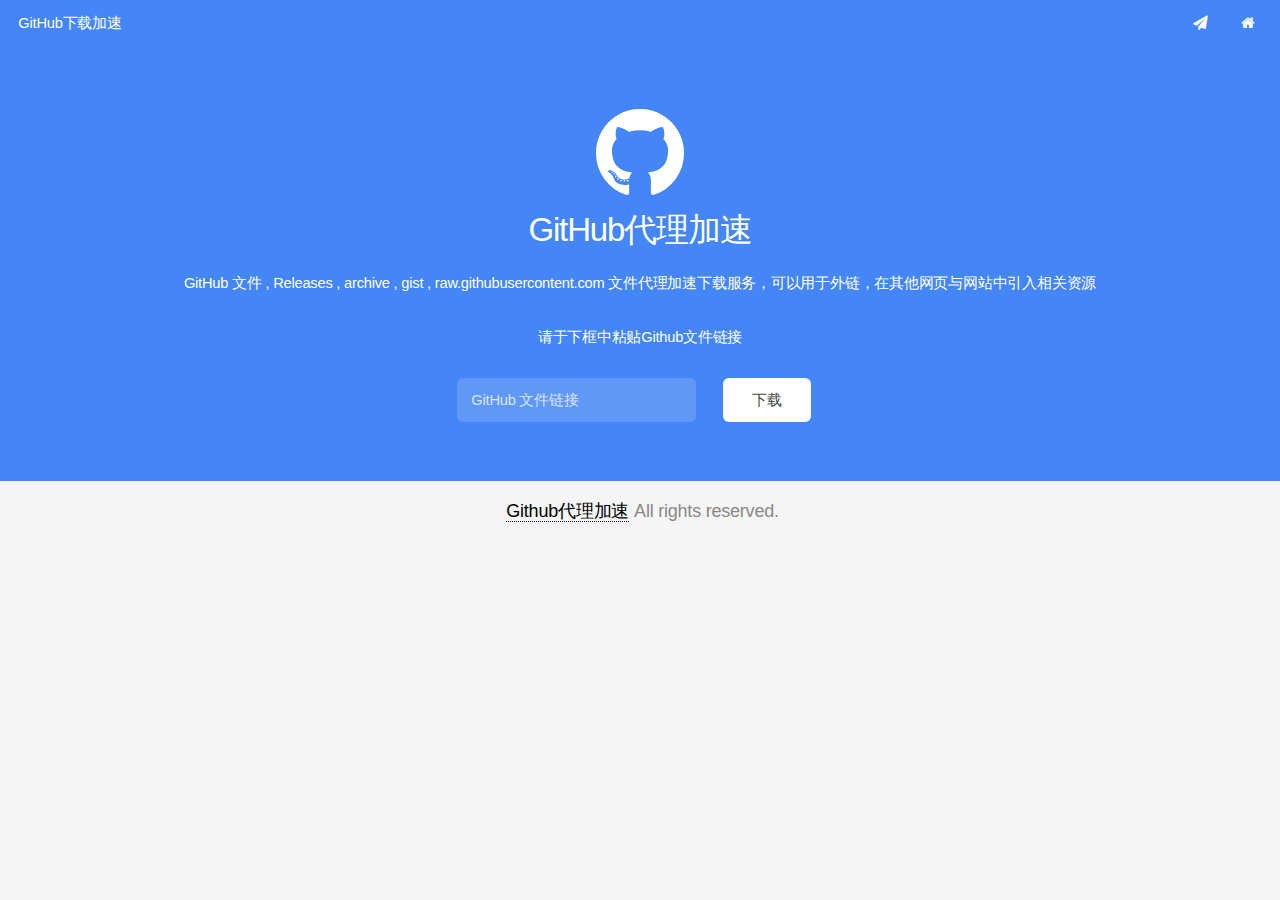
==== commit 8ab2fc1f: "Update index.html" ====
--- a/gh-proxy/index.html
+++ b/gh-proxy/index.html
@@ -5,8 +5,9 @@
 		<meta charset="utf-8" />
 		<meta name="viewport" content="width=device-width, initial-scale=1, user-scalable=no" />
 		<meta property="og:title" content="GitHub代理加速" />
-		<meta property="og:description" content="GitHub代理加速,Github仓库外链,Github代理下载,Github加速下载,Github文件下载" />
-		<link rel="stylesheet" type="text/css" href="https://cdn.jsdelivr.net/npm/font-awesome@4.7.0/css/font-awesome.min.css" />
+		<meta property="og:description" content="GitHub代理加速,Github文件外链,Github代理下载,Github加速下载,Github下载加速,Github镜像站" />
+		<link rel="stylesheet" type="text/css" href="https://cdn.bootcdn.net/ajax/libs/font-awesome/4.7.0/css/font-awesome.min.css
+" />
 
 		<style type="text/css">
 a,body,div,footer,form,h1,h2,header,html,li,nav,p,section,ul{margin:0;padding:0;border:0;vertical-align:baseline;font:inherit;font-size:100%}footer,header,nav,section{display:block}body{line-height:1}ul{list-style:none}body{-webkit-text-size-adjust:none}input::-moz-focus-inner{padding:0;border:0}input{-moz-appearance:none;-webkit-appearance:none;-ms-appearance:none;appearance:none}body{-ms-overflow-style:scrollbar}@media screen and (max-width:480px){body,html{min-width:320px}}html{box-sizing:border-box}*,:after,:before{box-sizing:inherit}body{background:#f5f5f5}body,input{color:#777;letter-spacing:-.015em;font-weight:300;font-size:16pt;font-family:"Source Sans Pro",sans-serif;line-height:1.65em}a{border-bottom:dotted 1px;color:#e89980;text-decoration:none;-webkit-transition:color .2s ease-in-out,border-bottom-color .2s ease-in-out;-moz-transition:color .2s ease-in-out,border-bottom-color .2s ease-in-out;transition:color .2s ease-in-out,border-bottom-color .2s ease-in-out;-ms-transition:color .2s ease-in-out,border-bottom-color .2s ease-in-out}a:hover{border-bottom-color:transparent}p{margin:0 0 2em 0}h1,h2{margin:0 0 .5em 0;color:#646464;font-weight:300;line-height:1em}h1 a{color:inherit;text-decoration:none}h2{letter-spacing:-.035em;font-size:2.25em;line-height:1.5em}.row{display:flex;box-sizing:border-box;flex-wrap:wrap;align-items:stretch}.row>*{box-sizing:border-box}.row.gtr-uniform>*>:last-child{margin-bottom:0}.row>.col-4{width:33.33333%}.row>.col-8{width:66.66667%}.row.gtr-50{margin-top:0;margin-left:-1em}.row.gtr-50>*{padding:0 0 0 1em}.row.gtr-50.gtr-uniform{margin-top:-1em}.row.gtr-50.gtr-uniform>*{padding-top:1em}.row{margin-top:0;margin-left:-2em}.row>*{padding:0 0 0 2em}.row.gtr-uniform{margin-top:-2em}.row.gtr-uniform>*{padding-top:2em}@media screen and (max-width:1680px){.row{display:flex;box-sizing:border-box;flex-wrap:wrap;align-items:stretch}.row>*{box-sizing:border-box}.row.gtr-uniform>*>:last-child{margin-bottom:0}.row.gtr-50{margin-top:0;margin-left:-1em}.row.gtr-50>*{padding:0 0 0 1em}.row.gtr-50.gtr-uniform{margin-top:-1em}.row.gtr-50.gtr-uniform>*{padding-top:1em}.row{margin-top:0;margin-left:-2em}.row>*{padding:0 0 0 2em}.row.gtr-uniform{margin-top:-2em}.row.gtr-uniform>*{padding-top:2em}}@media screen and (max-width:1280px){.row{display:flex;box-sizing:border-box;flex-wrap:wrap;align-items:stretch}.row>*{box-sizing:border-box}.row.gtr-uniform>*>:last-child{margin-bottom:0}.row.gtr-50{margin-top:0;margin-left:-1em}.row.gtr-50>*{padding:0 0 0 1em}.row.gtr-50.gtr-uniform{margin-top:-1em}.row.gtr-50.gtr-uniform>*{padding-top:1em}.row{margin-top:0;margin-left:-2em}.row>*{padding:0 0 0 2em}.row.gtr-uniform{margin-top:-2em}.row.gtr-uniform>*{padding-top:2em}}@media screen and (max-width:980px){.row{display:flex;box-sizing:border-box;flex-wrap:wrap;align-items:stretch}.row>*{box-sizing:border-box}.row.gtr-uniform>*>:last-child{margin-bottom:0}.row.gtr-50{margin-top:0;margin-left:-1em}.row.gtr-50>*{padding:0 0 0 1em}.row.gtr-50.gtr-uniform{margin-top:-1em}.row.gtr-50.gtr-uniform>*{padding-top:1em}.row{margin-top:0;margin-left:-2em}.row>*{padding:0 0 0 2em}.row.gtr-uniform{margin-top:-2em}.row.gtr-uniform>*{padding-top:2em}}@media screen and (max-width:840px){.row{display:flex;box-sizing:border-box;flex-wrap:wrap;align-items:stretch}.row>*{box-sizing:border-box}.row.gtr-uniform>*>:last-child{margin-bottom:0}.row.gtr-50{margin-top:0;margin-left:-1em}.row.gtr-50>*{padding:0 0 0 1em}.row.gtr-50.gtr-uniform{margin-top:-1em}.row.gtr-50.gtr-uniform>*{padding-top:1em}.row{margin-top:0;margin-left:-2em}.row>*{padding:0 0 0 2em}.row.gtr-uniform{margin-top:-2em}.row.gtr-uniform>*{padding-top:2em}}@media screen and (max-width:736px){.row{display:flex;box-sizing:border-box;flex-wrap:wrap;align-items:stretch}.row>*{box-sizing:border-box}.row.gtr-uniform>*>:last-child{margin-bottom:0}.row.gtr-50{margin-top:0;margin-left:-1em}.row.gtr-50>*{padding:0 0 0 1em}.row.gtr-50.gtr-uniform{margin-top:-1em}.row.gtr-50.gtr-uniform>*{padding-top:1em}.row{margin-top:0;margin-left:-2em}.row>*{padding:0 0 0 2em}.row.gtr-uniform{margin-top:-2em}.row.gtr-uniform>*{padding-top:2em}}@media screen and (max-width:480px){.row{display:flex;box-sizing:border-box;flex-wrap:wrap;align-items:stretch}.row>*{box-sizing:border-box}.row.gtr-uniform>*>:last-child{margin-bottom:0}.row>.col-12-mobilep{width:100%}.row.gtr-50{margin-top:0;margin-left:-1em}.row.gtr-50>*{padding:0 0 0 1em}.row.gtr-50.gtr-uniform{margin-top:-1em}.row.gtr-50.gtr-uniform>*{padding-top:1em}.row{margin-top:0;margin-left:-2em}.row>*{padding:0 0 0 2em}.row.gtr-uniform{margin-top:-2em}.row.gtr-uniform>*{padding-top:2em}}form{margin:0 0 2em 0}input[type=text]{display:block;padding:0 1em;width:100%;outline:0;border:solid 1px #e5e5e5;border-radius:6px;background-color:#f8f8f8;color:inherit;text-decoration:none;-moz-appearance:none;-webkit-appearance:none;-ms-appearance:none;appearance:none}input[type=text]:invalid{box-shadow:none}input[type=text]:focus{border-color:#e89980;box-shadow:0 0 0 2px #e89980}input[type=text]{height:3em}::-webkit-input-placeholder{color:#999!important;opacity:1}:-moz-placeholder{color:#999!important;opacity:1}::-moz-placeholder{color:#999!important;opacity:1}:-ms-input-placeholder{color:#999!important;opacity:1}ul{margin:0 0 2em 0;padding-left:1em;list-style:disc}ul li{padding-left:.5em}input[type=submit]{display:inline-block;padding:0 2em;height:3em;border:0;border-radius:6px;background-color:#666;color:#fff;text-align:center;text-decoration:none;white-space:nowrap;font-weight:400;line-height:3em;cursor:pointer;-webkit-transition:background-color .2s ease-in-out,color .2s ease-in-out;-moz-transition:background-color .2s ease-in-out,color .2s ease-in-out;transition:background-color .2s ease-in-out,color .2s ease-in-out;-moz-appearance:none;-webkit-appearance:none;-ms-appearance:none;appearance:none;-ms-transition:background-color .2s ease-in-out,color .2s ease-in-out}input[type=submit]:hover{background-color:#737373}input[type=submit]:active{background-color:#595959}input[type=submit]:disabled{background-color:#777!important;box-shadow:inset 0 -.15em 0 0 rgba(0,0,0,.15);color:#f5f5f5!important;opacity:.25;cursor:default}#page-wrapper{padding-top:3em}body.landing #page-wrapper{padding-top:0}#header{position:fixed;top:0;left:0;z-index:10000;width:100%;height:3.25em;background:#444;color:#bbb;line-height:3.25em;cursor:default}#header h1{position:absolute;top:0;left:1.25em;margin:0;padding:0;height:inherit;color:inherit;line-height:inherit}#header h1 a{border:0;color:#fff;font-weight:400}#header nav{position:absolute;top:0;right:.75em;height:inherit;vertical-align:middle;line-height:inherit}#header nav>ul{margin:0;padding-left:0;list-style:none}#header nav>ul>li{display:inline-block;padding-left:0}#header nav>ul>li a{display:inline-block;padding:0 1em;height:2em;border-radius:6px;line-height:1.95em}#header nav>ul>li a:not(.button){display:inline-block;border:0;color:#fff;text-decoration:none}#header nav>ul>li:first-child{margin-left:0}#header.alt{position:absolute;background:0;color:rgba(255,255,255,.75);-moz-animation:none;-webkit-animation:none;-ms-animation:none;animation:none}#footer{padding:1em 0;text-align:center;font-size:18px}#footer a{margin:5px;color:#000}#footer p{color:#888}#cta{padding:7em 0 4em 0;color:#fff;text-align:center;font-weight:300}#cta h2{color:inherit}#cta form{margin:0 auto;width:25em;max-width:100%}#cta input[type=submit]{background:#fff;box-shadow:none;color:#444}#cta input[type=text]{border:0;background:rgba(255,255,255,.15);color:#fff}#cta input[type=text]:focus{box-shadow:inset 0 0 0 2px #fff}#cta ::-webkit-input-placeholder{color:rgba(255,255,255,.75)!important}#cta :-moz-placeholder{color:rgba(255,255,255,.75)!important}#cta ::-moz-placeholder{color:rgba(255,255,255,.75)!important}#cta :-ms-input-placeholder{color:rgba(255,255,255,.75)!important}@media screen and (max-width:1680px){body,input{font-size:13pt}}@media screen and (max-width:1280px){body,input{font-size:11pt}}@media screen and (max-width:980px){body,input{font-size:11pt}}@media screen and (max-width:840px){body,html{overflow-x:hidden}body,input{font-size:11pt}#page-wrapper{padding-top:0}#page-wrapper{padding-bottom:1px;-webkit-transition:-webkit-transform .5s ease;-moz-transition:-moz-transform .5s ease;transition:transform .5s ease;-moz-backface-visibility:hidden;-webkit-backface-visibility:hidden;-ms-backface-visibility:hidden;backface-visibility:hidden;-ms-transition:-ms-transform .5s ease}h2{letter-spacing:-.025em;font-size:1.75em;line-height:1.35em}#footer{padding:1.5em 0}}@media screen and (max-width:480px){body,html{min-width:320px}body,input{font-size:11pt}}
@@ -22,8 +23,7 @@
 				<h1><a href="./">GitHub下载加速</a></h1>
 				<nav id="nav">
 					<ul>
-						<li><a href="https://js.svvme.com/" target="_blank"><i class="fa fa-send"></i></a></li>
-						<li><a href="https://pay.svvme.com/" target="_blank"><i class="fa fa-paypal"></i></a></li>
+						<li><a href="https://g.svvme.com/" target="_blank" title="Github镜像"><i class="fa fa-send"></i></a></li>
 						<li><a href="https://www.svvme.com/" target="_blank"><i class="fa fa-home"></i></a></li>
 					</ul>
 				</nav>
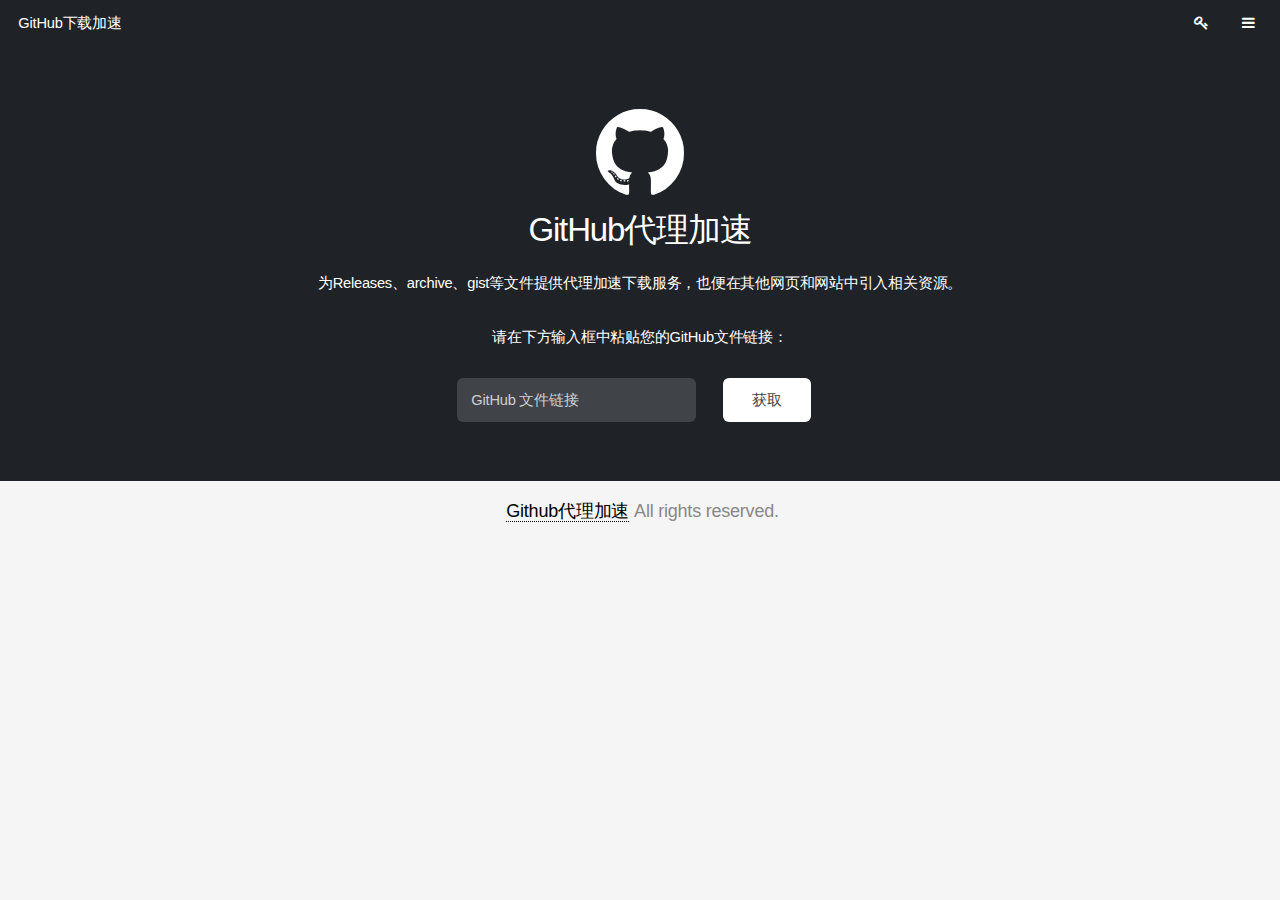
==== commit 0086081a: "Add files via upload" ====
--- a/gh-proxy/index.html
+++ b/gh-proxy/index.html
@@ -12,7 +12,7 @@
 		<style type="text/css">
 a,body,div,footer,form,h1,h2,header,html,li,nav,p,section,ul{margin:0;padding:0;border:0;vertical-align:baseline;font:inherit;font-size:100%}footer,header,nav,section{display:block}body{line-height:1}ul{list-style:none}body{-webkit-text-size-adjust:none}input::-moz-focus-inner{padding:0;border:0}input{-moz-appearance:none;-webkit-appearance:none;-ms-appearance:none;appearance:none}body{-ms-overflow-style:scrollbar}@media screen and (max-width:480px){body,html{min-width:320px}}html{box-sizing:border-box}*,:after,:before{box-sizing:inherit}body{background:#f5f5f5}body,input{color:#777;letter-spacing:-.015em;font-weight:300;font-size:16pt;font-family:"Source Sans Pro",sans-serif;line-height:1.65em}a{border-bottom:dotted 1px;color:#e89980;text-decoration:none;-webkit-transition:color .2s ease-in-out,border-bottom-color .2s ease-in-out;-moz-transition:color .2s ease-in-out,border-bottom-color .2s ease-in-out;transition:color .2s ease-in-out,border-bottom-color .2s ease-in-out;-ms-transition:color .2s ease-in-out,border-bottom-color .2s ease-in-out}a:hover{border-bottom-color:transparent}p{margin:0 0 2em 0}h1,h2{margin:0 0 .5em 0;color:#646464;font-weight:300;line-height:1em}h1 a{color:inherit;text-decoration:none}h2{letter-spacing:-.035em;font-size:2.25em;line-height:1.5em}.row{display:flex;box-sizing:border-box;flex-wrap:wrap;align-items:stretch}.row>*{box-sizing:border-box}.row.gtr-uniform>*>:last-child{margin-bottom:0}.row>.col-4{width:33.33333%}.row>.col-8{width:66.66667%}.row.gtr-50{margin-top:0;margin-left:-1em}.row.gtr-50>*{padding:0 0 0 1em}.row.gtr-50.gtr-uniform{margin-top:-1em}.row.gtr-50.gtr-uniform>*{padding-top:1em}.row{margin-top:0;margin-left:-2em}.row>*{padding:0 0 0 2em}.row.gtr-uniform{margin-top:-2em}.row.gtr-uniform>*{padding-top:2em}@media screen and (max-width:1680px){.row{display:flex;box-sizing:border-box;flex-wrap:wrap;align-items:stretch}.row>*{box-sizing:border-box}.row.gtr-uniform>*>:last-child{margin-bottom:0}.row.gtr-50{margin-top:0;margin-left:-1em}.row.gtr-50>*{padding:0 0 0 1em}.row.gtr-50.gtr-uniform{margin-top:-1em}.row.gtr-50.gtr-uniform>*{padding-top:1em}.row{margin-top:0;margin-left:-2em}.row>*{padding:0 0 0 2em}.row.gtr-uniform{margin-top:-2em}.row.gtr-uniform>*{padding-top:2em}}@media screen and (max-width:1280px){.row{display:flex;box-sizing:border-box;flex-wrap:wrap;align-items:stretch}.row>*{box-sizing:border-box}.row.gtr-uniform>*>:last-child{margin-bottom:0}.row.gtr-50{margin-top:0;margin-left:-1em}.row.gtr-50>*{padding:0 0 0 1em}.row.gtr-50.gtr-uniform{margin-top:-1em}.row.gtr-50.gtr-uniform>*{padding-top:1em}.row{margin-top:0;margin-left:-2em}.row>*{padding:0 0 0 2em}.row.gtr-uniform{margin-top:-2em}.row.gtr-uniform>*{padding-top:2em}}@media screen and (max-width:980px){.row{display:flex;box-sizing:border-box;flex-wrap:wrap;align-items:stretch}.row>*{box-sizing:border-box}.row.gtr-uniform>*>:last-child{margin-bottom:0}.row.gtr-50{margin-top:0;margin-left:-1em}.row.gtr-50>*{padding:0 0 0 1em}.row.gtr-50.gtr-uniform{margin-top:-1em}.row.gtr-50.gtr-uniform>*{padding-top:1em}.row{margin-top:0;margin-left:-2em}.row>*{padding:0 0 0 2em}.row.gtr-uniform{margin-top:-2em}.row.gtr-uniform>*{padding-top:2em}}@media screen and (max-width:840px){.row{display:flex;box-sizing:border-box;flex-wrap:wrap;align-items:stretch}.row>*{box-sizing:border-box}.row.gtr-uniform>*>:last-child{margin-bottom:0}.row.gtr-50{margin-top:0;margin-left:-1em}.row.gtr-50>*{padding:0 0 0 1em}.row.gtr-50.gtr-uniform{margin-top:-1em}.row.gtr-50.gtr-uniform>*{padding-top:1em}.row{margin-top:0;margin-left:-2em}.row>*{padding:0 0 0 2em}.row.gtr-uniform{margin-top:-2em}.row.gtr-uniform>*{padding-top:2em}}@media screen and (max-width:736px){.row{display:flex;box-sizing:border-box;flex-wrap:wrap;align-items:stretch}.row>*{box-sizing:border-box}.row.gtr-uniform>*>:last-child{margin-bottom:0}.row.gtr-50{margin-top:0;margin-left:-1em}.row.gtr-50>*{padding:0 0 0 1em}.row.gtr-50.gtr-uniform{margin-top:-1em}.row.gtr-50.gtr-uniform>*{padding-top:1em}.row{margin-top:0;margin-left:-2em}.row>*{padding:0 0 0 2em}.row.gtr-uniform{margin-top:-2em}.row.gtr-uniform>*{padding-top:2em}}@media screen and (max-width:480px){.row{display:flex;box-sizing:border-box;flex-wrap:wrap;align-items:stretch}.row>*{box-sizing:border-box}.row.gtr-uniform>*>:last-child{margin-bottom:0}.row>.col-12-mobilep{width:100%}.row.gtr-50{margin-top:0;margin-left:-1em}.row.gtr-50>*{padding:0 0 0 1em}.row.gtr-50.gtr-uniform{margin-top:-1em}.row.gtr-50.gtr-uniform>*{padding-top:1em}.row{margin-top:0;margin-left:-2em}.row>*{padding:0 0 0 2em}.row.gtr-uniform{margin-top:-2em}.row.gtr-uniform>*{padding-top:2em}}form{margin:0 0 2em 0}input[type=text]{display:block;padding:0 1em;width:100%;outline:0;border:solid 1px #e5e5e5;border-radius:6px;background-color:#f8f8f8;color:inherit;text-decoration:none;-moz-appearance:none;-webkit-appearance:none;-ms-appearance:none;appearance:none}input[type=text]:invalid{box-shadow:none}input[type=text]:focus{border-color:#e89980;box-shadow:0 0 0 2px #e89980}input[type=text]{height:3em}::-webkit-input-placeholder{color:#999!important;opacity:1}:-moz-placeholder{color:#999!important;opacity:1}::-moz-placeholder{color:#999!important;opacity:1}:-ms-input-placeholder{color:#999!important;opacity:1}ul{margin:0 0 2em 0;padding-left:1em;list-style:disc}ul li{padding-left:.5em}input[type=submit]{display:inline-block;padding:0 2em;height:3em;border:0;border-radius:6px;background-color:#666;color:#fff;text-align:center;text-decoration:none;white-space:nowrap;font-weight:400;line-height:3em;cursor:pointer;-webkit-transition:background-color .2s ease-in-out,color .2s ease-in-out;-moz-transition:background-color .2s ease-in-out,color .2s ease-in-out;transition:background-color .2s ease-in-out,color .2s ease-in-out;-moz-appearance:none;-webkit-appearance:none;-ms-appearance:none;appearance:none;-ms-transition:background-color .2s ease-in-out,color .2s ease-in-out}input[type=submit]:hover{background-color:#737373}input[type=submit]:active{background-color:#595959}input[type=submit]:disabled{background-color:#777!important;box-shadow:inset 0 -.15em 0 0 rgba(0,0,0,.15);color:#f5f5f5!important;opacity:.25;cursor:default}#page-wrapper{padding-top:3em}body.landing #page-wrapper{padding-top:0}#header{position:fixed;top:0;left:0;z-index:10000;width:100%;height:3.25em;background:#444;color:#bbb;line-height:3.25em;cursor:default}#header h1{position:absolute;top:0;left:1.25em;margin:0;padding:0;height:inherit;color:inherit;line-height:inherit}#header h1 a{border:0;color:#fff;font-weight:400}#header nav{position:absolute;top:0;right:.75em;height:inherit;vertical-align:middle;line-height:inherit}#header nav>ul{margin:0;padding-left:0;list-style:none}#header nav>ul>li{display:inline-block;padding-left:0}#header nav>ul>li a{display:inline-block;padding:0 1em;height:2em;border-radius:6px;line-height:1.95em}#header nav>ul>li a:not(.button){display:inline-block;border:0;color:#fff;text-decoration:none}#header nav>ul>li:first-child{margin-left:0}#header.alt{position:absolute;background:0;color:rgba(255,255,255,.75);-moz-animation:none;-webkit-animation:none;-ms-animation:none;animation:none}#footer{padding:1em 0;text-align:center;font-size:18px}#footer a{margin:5px;color:#000}#footer p{color:#888}#cta{padding:7em 0 4em 0;color:#fff;text-align:center;font-weight:300}#cta h2{color:inherit}#cta form{margin:0 auto;width:25em;max-width:100%}#cta input[type=submit]{background:#fff;box-shadow:none;color:#444}#cta input[type=text]{border:0;background:rgba(255,255,255,.15);color:#fff}#cta input[type=text]:focus{box-shadow:inset 0 0 0 2px #fff}#cta ::-webkit-input-placeholder{color:rgba(255,255,255,.75)!important}#cta :-moz-placeholder{color:rgba(255,255,255,.75)!important}#cta ::-moz-placeholder{color:rgba(255,255,255,.75)!important}#cta :-ms-input-placeholder{color:rgba(255,255,255,.75)!important}@media screen and (max-width:1680px){body,input{font-size:13pt}}@media screen and (max-width:1280px){body,input{font-size:11pt}}@media screen and (max-width:980px){body,input{font-size:11pt}}@media screen and (max-width:840px){body,html{overflow-x:hidden}body,input{font-size:11pt}#page-wrapper{padding-top:0}#page-wrapper{padding-bottom:1px;-webkit-transition:-webkit-transform .5s ease;-moz-transition:-moz-transform .5s ease;transition:transform .5s ease;-moz-backface-visibility:hidden;-webkit-backface-visibility:hidden;-ms-backface-visibility:hidden;backface-visibility:hidden;-ms-transition:-ms-transform .5s ease}h2{letter-spacing:-.025em;font-size:1.75em;line-height:1.35em}#footer{padding:1.5em 0}}@media screen and (max-width:480px){body,html{min-width:320px}body,input{font-size:11pt}}
 			#cta {
-				background: #4486f6;
+				background: #1f2328;
 			}
 		</style>
 
@@ -23,8 +23,8 @@
 				<h1><a href="./">GitHub下载加速</a></h1>
 				<nav id="nav">
 					<ul>
-						<li><a href="https://g.svvme.com/" target="_blank" title="Github镜像"><i class="fa fa-send"></i></a></li>
-						<li><a href="https://www.svvme.com/" target="_blank"><i class="fa fa-home"></i></a></li>
+						<li><a href="https://github-cdn.pages.dev/" target="_blank" title="Github镜像"><i class="fa fa-key"></i></a></li>
+						<li><a href="https://favorites.pages.dev/" target="_blank"><i class="fa fa-bars"></i></a></li>
 					</ul>
 				</nav>
 			</header>
@@ -33,9 +33,7 @@
 				<i class="fa fa-github" style="font-size: 7em"></i>
 				<br />
 				<h2>GitHub代理加速</h2>
-				<p>GitHub 文件 , Releases , archive , gist , raw.githubusercontent.com 文件代理加速下载服务，可以用于外链，在其他网页与网站中引入相关资源
-				</p>
-				<p>请于下框中粘贴Github文件链接</p>
+				<p>为Releases、archive、gist等文件提供代理加速下载服务，也便在其他网页和网站中引入相关资源。</p><p>请在下方输入框中粘贴您的GitHub文件链接：</p>
 				<form action="./" method="get" target="__blank">
 					<div class="row gtr-50 gtr-uniform">
 						<div class="col-8 col-12-mobilep">
@@ -44,7 +42,7 @@
 								required>
 						</div>
 						<div class="col-4 col-12-mobilep">
-							<input type="submit" value="下载">
+							<input type="submit" value="获取">
 						</div>
 					</div>
 				</form>
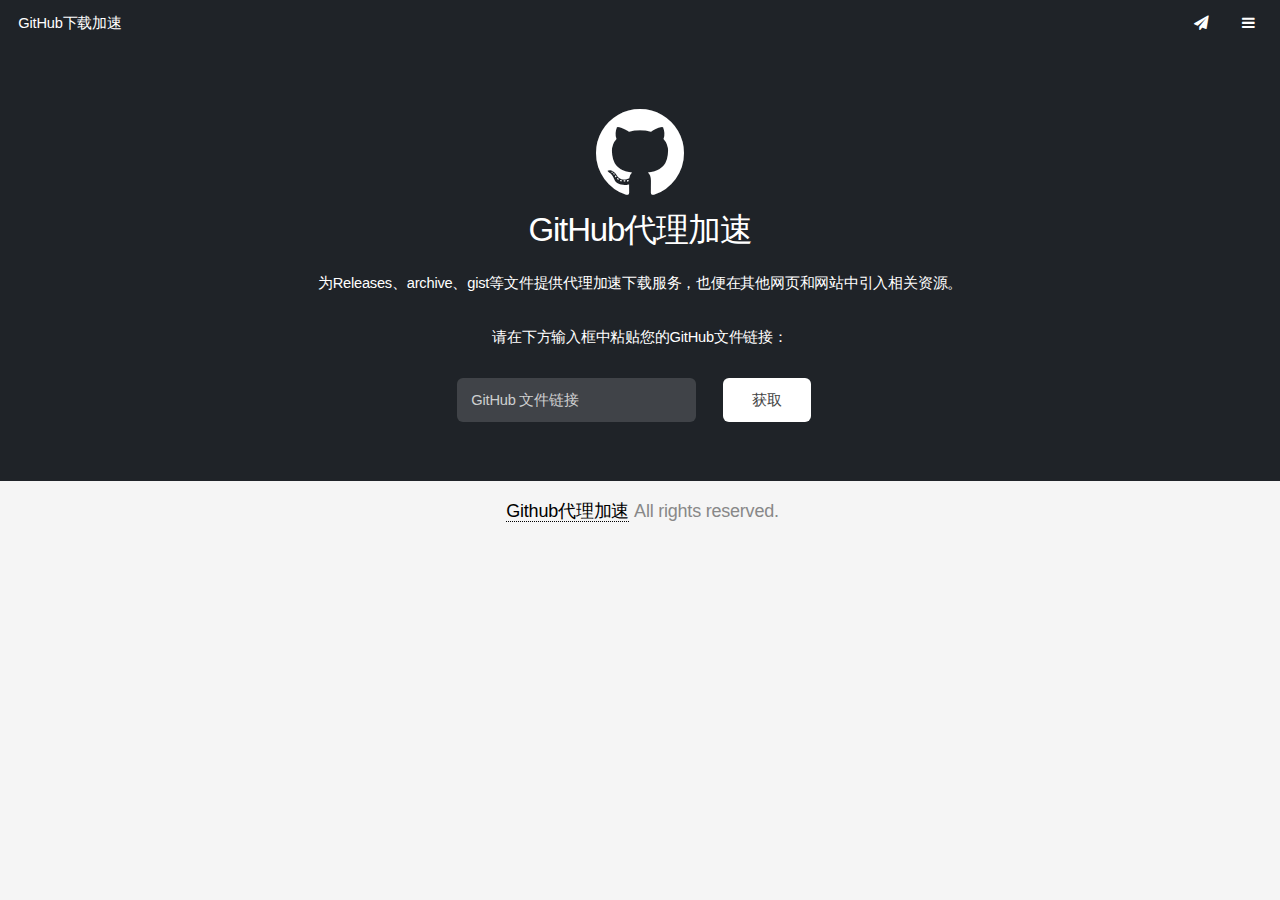
==== commit a47dac2a: "Update index.html" ====
--- a/gh-proxy/index.html
+++ b/gh-proxy/index.html
@@ -1,3 +1,4 @@
+
 <!DOCTYPE HTML>
 <html>
 	<head>
@@ -14,6 +15,17 @@
 			#cta {
 				background: #1f2328;
 			}
+			 .cdn-select {
+            margin-top: 0.5em;
+            margin-bottom: 1em;
+            padding: 1em 0.2rem;
+            border: 1px solid #e5e5e5;
+            border-radius: 3px;
+            background-color: #404448;
+            color: inherit;
+            font-size: 0.85em;
+            cursor: pointer;
+        }
 		</style>
 
 	</head>
@@ -23,7 +35,7 @@
 				<h1><a href="./">GitHub下载加速</a></h1>
 				<nav id="nav">
 					<ul>
-						<li><a href="https://github-cdn.pages.dev/" target="_blank" title="Github镜像"><i class="fa fa-key"></i></a></li>
+						<li><a href="https://greasyfork.org/zh-CN/scripts/412245-github-%E5%A2%9E%E5%BC%BA-%E9%AB%98%E9%80%9F%E4%B8%8B%E8%BD%BD" target="_blank" title="Github加速脚本"><i class="fa fa-send"></i></a></li>
 						<li><a href="https://favorites.pages.dev/" target="_blank"><i class="fa fa-bars"></i></a></li>
 					</ul>
 				</nav>
@@ -37,22 +49,21 @@
 				<form action="./" method="get" target="__blank">
 					<div class="row gtr-50 gtr-uniform">
 						<div class="col-8 col-12-mobilep">
-							<input class="block url" type="text" name="q" id="email" placeholder="GitHub 文件链接"
+							<input class="block url" type="text" name="" id="email" placeholder="GitHub 文件链接"
 								pattern="^((https|http):\/\/)?(github\.com\/.+?\/.+?\/(?:releases|archive|blob)|((?:raw|gist)\.(?:githubusercontent|github)\.com))\/.+$"
 								required>
 						</div>
-						<div class="col-4 col-12-mobilep">
-							<input type="submit" value="获取">
-						</div>
-					</div>
-				</form>
-			</section>
+<div class="col-4 col-12-mobilep">
+                        <input type="submit" value="获取">
+                    </div>
+                </div>
+            </form>
+        </section>
 
 
 			<footer id="footer">
 				<p><a>Github代理加速</a>All rights reserved.</p>
 			</footer>
 		</div>
-
-	</body>
+</body>
 </html>
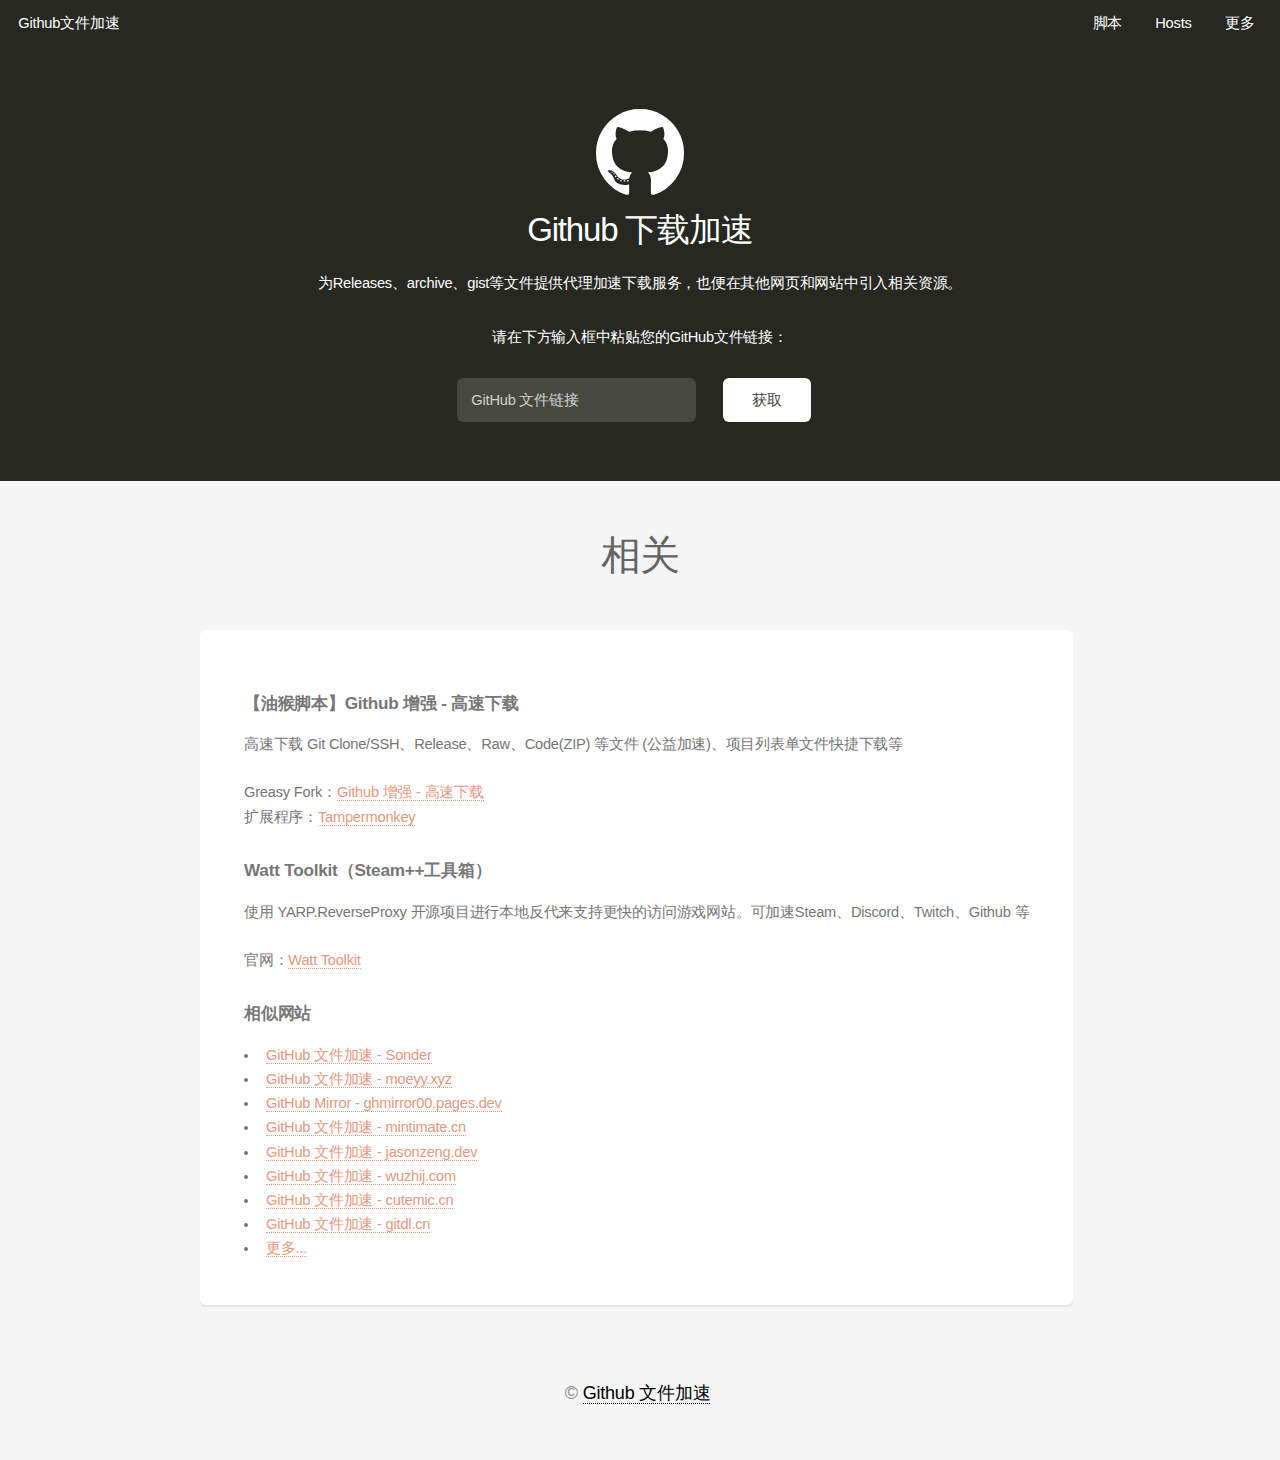
==== commit 19f45bff: "Update index.html" ====
--- a/gh-proxy/index.html
+++ b/gh-proxy/index.html
@@ -1,42 +1,36 @@
-
 <!DOCTYPE HTML>
 <html>
 	<head>
-		<title>GitHub代理加速</title>
+		<title>Github 下载加速</title>
 		<meta charset="utf-8" />
 		<meta name="viewport" content="width=device-width, initial-scale=1, user-scalable=no" />
-		<meta property="og:title" content="GitHub代理加速" />
-		<meta property="og:description" content="GitHub代理加速,Github文件外链,Github代理下载,Github加速下载,Github下载加速,Github镜像站" />
+		<meta property="og:title" content="GitHub代理加速服务" />
+		<meta property="og:description" content="ghproxy,GitHub代理加速,Github文件加速,Github代理下载,Github加速下载,Github下载加速,Github镜像站" />
 		<link rel="stylesheet" type="text/css" href="https://cdn.bootcdn.net/ajax/libs/font-awesome/4.7.0/css/font-awesome.min.css
 " />
 
 		<style type="text/css">
-a,body,div,footer,form,h1,h2,header,html,li,nav,p,section,ul{margin:0;padding:0;border:0;vertical-align:baseline;font:inherit;font-size:100%}footer,header,nav,section{display:block}body{line-height:1}ul{list-style:none}body{-webkit-text-size-adjust:none}input::-moz-focus-inner{padding:0;border:0}input{-moz-appearance:none;-webkit-appearance:none;-ms-appearance:none;appearance:none}body{-ms-overflow-style:scrollbar}@media screen and (max-width:480px){body,html{min-width:320px}}html{box-sizing:border-box}*,:after,:before{box-sizing:inherit}body{background:#f5f5f5}body,input{color:#777;letter-spacing:-.015em;font-weight:300;font-size:16pt;font-family:"Source Sans Pro",sans-serif;line-height:1.65em}a{border-bottom:dotted 1px;color:#e89980;text-decoration:none;-webkit-transition:color .2s ease-in-out,border-bottom-color .2s ease-in-out;-moz-transition:color .2s ease-in-out,border-bottom-color .2s ease-in-out;transition:color .2s ease-in-out,border-bottom-color .2s ease-in-out;-ms-transition:color .2s ease-in-out,border-bottom-color .2s ease-in-out}a:hover{border-bottom-color:transparent}p{margin:0 0 2em 0}h1,h2{margin:0 0 .5em 0;color:#646464;font-weight:300;line-height:1em}h1 a{color:inherit;text-decoration:none}h2{letter-spacing:-.035em;font-size:2.25em;line-height:1.5em}.row{display:flex;box-sizing:border-box;flex-wrap:wrap;align-items:stretch}.row>*{box-sizing:border-box}.row.gtr-uniform>*>:last-child{margin-bottom:0}.row>.col-4{width:33.33333%}.row>.col-8{width:66.66667%}.row.gtr-50{margin-top:0;margin-left:-1em}.row.gtr-50>*{padding:0 0 0 1em}.row.gtr-50.gtr-uniform{margin-top:-1em}.row.gtr-50.gtr-uniform>*{padding-top:1em}.row{margin-top:0;margin-left:-2em}.row>*{padding:0 0 0 2em}.row.gtr-uniform{margin-top:-2em}.row.gtr-uniform>*{padding-top:2em}@media screen and (max-width:1680px){.row{display:flex;box-sizing:border-box;flex-wrap:wrap;align-items:stretch}.row>*{box-sizing:border-box}.row.gtr-uniform>*>:last-child{margin-bottom:0}.row.gtr-50{margin-top:0;margin-left:-1em}.row.gtr-50>*{padding:0 0 0 1em}.row.gtr-50.gtr-uniform{margin-top:-1em}.row.gtr-50.gtr-uniform>*{padding-top:1em}.row{margin-top:0;margin-left:-2em}.row>*{padding:0 0 0 2em}.row.gtr-uniform{margin-top:-2em}.row.gtr-uniform>*{padding-top:2em}}@media screen and (max-width:1280px){.row{display:flex;box-sizing:border-box;flex-wrap:wrap;align-items:stretch}.row>*{box-sizing:border-box}.row.gtr-uniform>*>:last-child{margin-bottom:0}.row.gtr-50{margin-top:0;margin-left:-1em}.row.gtr-50>*{padding:0 0 0 1em}.row.gtr-50.gtr-uniform{margin-top:-1em}.row.gtr-50.gtr-uniform>*{padding-top:1em}.row{margin-top:0;margin-left:-2em}.row>*{padding:0 0 0 2em}.row.gtr-uniform{margin-top:-2em}.row.gtr-uniform>*{padding-top:2em}}@media screen and (max-width:980px){.row{display:flex;box-sizing:border-box;flex-wrap:wrap;align-items:stretch}.row>*{box-sizing:border-box}.row.gtr-uniform>*>:last-child{margin-bottom:0}.row.gtr-50{margin-top:0;margin-left:-1em}.row.gtr-50>*{padding:0 0 0 1em}.row.gtr-50.gtr-uniform{margin-top:-1em}.row.gtr-50.gtr-uniform>*{padding-top:1em}.row{margin-top:0;margin-left:-2em}.row>*{padding:0 0 0 2em}.row.gtr-uniform{margin-top:-2em}.row.gtr-uniform>*{padding-top:2em}}@media screen and (max-width:840px){.row{display:flex;box-sizing:border-box;flex-wrap:wrap;align-items:stretch}.row>*{box-sizing:border-box}.row.gtr-uniform>*>:last-child{margin-bottom:0}.row.gtr-50{margin-top:0;margin-left:-1em}.row.gtr-50>*{padding:0 0 0 1em}.row.gtr-50.gtr-uniform{margin-top:-1em}.row.gtr-50.gtr-uniform>*{padding-top:1em}.row{margin-top:0;margin-left:-2em}.row>*{padding:0 0 0 2em}.row.gtr-uniform{margin-top:-2em}.row.gtr-uniform>*{padding-top:2em}}@media screen and (max-width:736px){.row{display:flex;box-sizing:border-box;flex-wrap:wrap;align-items:stretch}.row>*{box-sizing:border-box}.row.gtr-uniform>*>:last-child{margin-bottom:0}.row.gtr-50{margin-top:0;margin-left:-1em}.row.gtr-50>*{padding:0 0 0 1em}.row.gtr-50.gtr-uniform{margin-top:-1em}.row.gtr-50.gtr-uniform>*{padding-top:1em}.row{margin-top:0;margin-left:-2em}.row>*{padding:0 0 0 2em}.row.gtr-uniform{margin-top:-2em}.row.gtr-uniform>*{padding-top:2em}}@media screen and (max-width:480px){.row{display:flex;box-sizing:border-box;flex-wrap:wrap;align-items:stretch}.row>*{box-sizing:border-box}.row.gtr-uniform>*>:last-child{margin-bottom:0}.row>.col-12-mobilep{width:100%}.row.gtr-50{margin-top:0;margin-left:-1em}.row.gtr-50>*{padding:0 0 0 1em}.row.gtr-50.gtr-uniform{margin-top:-1em}.row.gtr-50.gtr-uniform>*{padding-top:1em}.row{margin-top:0;margin-left:-2em}.row>*{padding:0 0 0 2em}.row.gtr-uniform{margin-top:-2em}.row.gtr-uniform>*{padding-top:2em}}form{margin:0 0 2em 0}input[type=text]{display:block;padding:0 1em;width:100%;outline:0;border:solid 1px #e5e5e5;border-radius:6px;background-color:#f8f8f8;color:inherit;text-decoration:none;-moz-appearance:none;-webkit-appearance:none;-ms-appearance:none;appearance:none}input[type=text]:invalid{box-shadow:none}input[type=text]:focus{border-color:#e89980;box-shadow:0 0 0 2px #e89980}input[type=text]{height:3em}::-webkit-input-placeholder{color:#999!important;opacity:1}:-moz-placeholder{color:#999!important;opacity:1}::-moz-placeholder{color:#999!important;opacity:1}:-ms-input-placeholder{color:#999!important;opacity:1}ul{margin:0 0 2em 0;padding-left:1em;list-style:disc}ul li{padding-left:.5em}input[type=submit]{display:inline-block;padding:0 2em;height:3em;border:0;border-radius:6px;background-color:#666;color:#fff;text-align:center;text-decoration:none;white-space:nowrap;font-weight:400;line-height:3em;cursor:pointer;-webkit-transition:background-color .2s ease-in-out,color .2s ease-in-out;-moz-transition:background-color .2s ease-in-out,color .2s ease-in-out;transition:background-color .2s ease-in-out,color .2s ease-in-out;-moz-appearance:none;-webkit-appearance:none;-ms-appearance:none;appearance:none;-ms-transition:background-color .2s ease-in-out,color .2s ease-in-out}input[type=submit]:hover{background-color:#737373}input[type=submit]:active{background-color:#595959}input[type=submit]:disabled{background-color:#777!important;box-shadow:inset 0 -.15em 0 0 rgba(0,0,0,.15);color:#f5f5f5!important;opacity:.25;cursor:default}#page-wrapper{padding-top:3em}body.landing #page-wrapper{padding-top:0}#header{position:fixed;top:0;left:0;z-index:10000;width:100%;height:3.25em;background:#444;color:#bbb;line-height:3.25em;cursor:default}#header h1{position:absolute;top:0;left:1.25em;margin:0;padding:0;height:inherit;color:inherit;line-height:inherit}#header h1 a{border:0;color:#fff;font-weight:400}#header nav{position:absolute;top:0;right:.75em;height:inherit;vertical-align:middle;line-height:inherit}#header nav>ul{margin:0;padding-left:0;list-style:none}#header nav>ul>li{display:inline-block;padding-left:0}#header nav>ul>li a{display:inline-block;padding:0 1em;height:2em;border-radius:6px;line-height:1.95em}#header nav>ul>li a:not(.button){display:inline-block;border:0;color:#fff;text-decoration:none}#header nav>ul>li:first-child{margin-left:0}#header.alt{position:absolute;background:0;color:rgba(255,255,255,.75);-moz-animation:none;-webkit-animation:none;-ms-animation:none;animation:none}#footer{padding:1em 0;text-align:center;font-size:18px}#footer a{margin:5px;color:#000}#footer p{color:#888}#cta{padding:7em 0 4em 0;color:#fff;text-align:center;font-weight:300}#cta h2{color:inherit}#cta form{margin:0 auto;width:25em;max-width:100%}#cta input[type=submit]{background:#fff;box-shadow:none;color:#444}#cta input[type=text]{border:0;background:rgba(255,255,255,.15);color:#fff}#cta input[type=text]:focus{box-shadow:inset 0 0 0 2px #fff}#cta ::-webkit-input-placeholder{color:rgba(255,255,255,.75)!important}#cta :-moz-placeholder{color:rgba(255,255,255,.75)!important}#cta ::-moz-placeholder{color:rgba(255,255,255,.75)!important}#cta :-ms-input-placeholder{color:rgba(255,255,255,.75)!important}@media screen and (max-width:1680px){body,input{font-size:13pt}}@media screen and (max-width:1280px){body,input{font-size:11pt}}@media screen and (max-width:980px){body,input{font-size:11pt}}@media screen and (max-width:840px){body,html{overflow-x:hidden}body,input{font-size:11pt}#page-wrapper{padding-top:0}#page-wrapper{padding-bottom:1px;-webkit-transition:-webkit-transform .5s ease;-moz-transition:-moz-transform .5s ease;transition:transform .5s ease;-moz-backface-visibility:hidden;-webkit-backface-visibility:hidden;-ms-backface-visibility:hidden;backface-visibility:hidden;-ms-transition:-ms-transform .5s ease}h2{letter-spacing:-.025em;font-size:1.75em;line-height:1.35em}#footer{padding:1.5em 0}}@media screen and (max-width:480px){body,html{min-width:320px}body,input{font-size:11pt}}
+a,body,div,footer,form,h1,h2,header,html,li,nav,p,section,ul{margin:0;padding:0;border:0;vertical-align:baseline;font:inherit;font-size:100%}footer,header,nav,section{display:block}body{line-height:1}ul{list-style:none}body{-webkit-text-size-adjust:none}input::-moz-focus-inner{padding:0;border:0}input{-moz-appearance:none;-webkit-appearance:none;-ms-appearance:none;appearance:none}body{-ms-overflow-style:scrollbar}@media screen and (max-width:480px){body,html{min-width:320px}}html{box-sizing:border-box}*,:after,:before{box-sizing:inherit}body{background:#f5f5f5}body,input{color:#777;letter-spacing:-.015em;font-weight:300;font-size:16pt;font-family:"Source Sans Pro",sans-serif;line-height:1.65em}a{border-bottom:dotted 1px;color:#e89980;text-decoration:none;-webkit-transition:color .2s ease-in-out,border-bottom-color .2s ease-in-out;-moz-transition:color .2s ease-in-out,border-bottom-color .2s ease-in-out;transition:color .2s ease-in-out,border-bottom-color .2s ease-in-out;-ms-transition:color .2s ease-in-out,border-bottom-color .2s ease-in-out}a:hover{border-bottom-color:transparent}p{margin:0 0 2em 0}h1,h2{margin:0 0 .5em 0;color:#646464;font-weight:300;line-height:1em}h1 a{color:inherit;text-decoration:none}h2{letter-spacing:-.035em;font-size:2.25em;line-height:1.5em}.row{display:flex;box-sizing:border-box;flex-wrap:wrap;align-items:stretch}.row>*{box-sizing:border-box}.row.gtr-uniform>*>:last-child{margin-bottom:0}.row>.col-4{width:33.33333%}.row>.col-8{width:66.66667%}.row.gtr-50{margin-top:0;margin-left:-1em}.row.gtr-50>*{padding:0 0 0 1em}.row.gtr-50.gtr-uniform{margin-top:-1em}.row.gtr-50.gtr-uniform>*{padding-top:1em}.row{margin-top:0;margin-left:-2em}.row>*{padding:0 0 0 2em}.row.gtr-uniform{margin-top:-2em}.row.gtr-uniform>*{padding-top:2em}@media screen and (max-width:1680px){.row{display:flex;box-sizing:border-box;flex-wrap:wrap;align-items:stretch}.row>*{box-sizing:border-box}.row.gtr-uniform>*>:last-child{margin-bottom:0}.row.gtr-50{margin-top:0;margin-left:-1em}.row.gtr-50>*{padding:0 0 0 1em}.row.gtr-50.gtr-uniform{margin-top:-1em}.row.gtr-50.gtr-uniform>*{padding-top:1em}.row{margin-top:0;margin-left:-2em}.row>*{padding:0 0 0 2em}.row.gtr-uniform{margin-top:-2em}.row.gtr-uniform>*{padding-top:2em}}@media screen and (max-width:1280px){.row{display:flex;box-sizing:border-box;flex-wrap:wrap;align-items:stretch}.row>*{box-sizing:border-box}.row.gtr-uniform>*>:last-child{margin-bottom:0}.row.gtr-50{margin-top:0;margin-left:-1em}.row.gtr-50>*{padding:0 0 0 1em}.row.gtr-50.gtr-uniform{margin-top:-1em}.row.gtr-50.gtr-uniform>*{padding-top:1em}.row{margin-top:0;margin-left:-2em}.row>*{padding:0 0 0 2em}.row.gtr-uniform{margin-top:-2em}.row.gtr-uniform>*{padding-top:2em}}@media screen and (max-width:980px){.row{display:flex;box-sizing:border-box;flex-wrap:wrap;align-items:stretch}.row>*{box-sizing:border-box}.row.gtr-uniform>*>:last-child{margin-bottom:0}.row.gtr-50{margin-top:0;margin-left:-1em}.row.gtr-50>*{padding:0 0 0 1em}.row.gtr-50.gtr-uniform{margin-top:-1em}.row.gtr-50.gtr-uniform>*{padding-top:1em}.row{margin-top:0;margin-left:-2em}.row>*{padding:0 0 0 2em}.row.gtr-uniform{margin-top:-2em}.row.gtr-uniform>*{padding-top:2em}}@media screen and (max-width:840px){.row{display:flex;box-sizing:border-box;flex-wrap:wrap;align-items:stretch}.row>*{box-sizing:border-box}.row.gtr-uniform>*>:last-child{margin-bottom:0}.row.gtr-50{margin-top:0;margin-left:-1em}.row.gtr-50>*{padding:0 0 0 1em}.row.gtr-50.gtr-uniform{margin-top:-1em}.row.gtr-50.gtr-uniform>*{padding-top:1em}.row{margin-top:0;margin-left:-2em}.row>*{padding:0 0 0 2em}.row.gtr-uniform{margin-top:-2em}.row.gtr-uniform>*{padding-top:2em}}@media screen and (max-width:736px){.row{display:flex;box-sizing:border-box;flex-wrap:wrap;align-items:stretch}.row>*{box-sizing:border-box}.row.gtr-uniform>*>:last-child{margin-bottom:0}.row.gtr-50{margin-top:0;margin-left:-1em}.row.gtr-50>*{padding:0 0 0 1em}.row.gtr-50.gtr-uniform{margin-top:-1em}.row.gtr-50.gtr-uniform>*{padding-top:1em}.row{margin-top:0;margin-left:-2em}.row>*{padding:0 0 0 2em}.row.gtr-uniform{margin-top:-2em}.row.gtr-uniform>*{padding-top:2em}}@media screen and (max-width:480px){.row{display:flex;box-sizing:border-box;flex-wrap:wrap;align-items:stretch}.row>*{box-sizing:border-box}.row.gtr-uniform>*>:last-child{margin-bottom:0}.row>.col-12-mobilep{width:100%}.row.gtr-50{margin-top:0;margin-left:-1em}.row.gtr-50>*{padding:0 0 0 1em}.row.gtr-50.gtr-uniform{margin-top:-1em}.row.gtr-50.gtr-uniform>*{padding-top:1em}.row{margin-top:0;margin-left:-2em}.row>*{padding:0 0 0 2em}.row.gtr-uniform{margin-top:-2em}.row.gtr-uniform>*{padding-top:2em}}form{margin:0 0 2em 0}input[type=text]{display:block;padding:0 1em;width:100%;outline:0;border:solid 1px #e5e5e5;border-radius:6px;background-color:#f8f8f8;color:inherit;text-decoration:none;-moz-appearance:none;-webkit-appearance:none;-ms-appearance:none;appearance:none}input[type=text]:invalid{box-shadow:none}input[type=text]:focus{border-color:#e89980;box-shadow:0 0 0 2px #e89980}input[type=text]{height:3em}::-webkit-input-placeholder{color:#999!important;opacity:1}:-moz-placeholder{color:#999!important;opacity:1}::-moz-placeholder{color:#999!important;opacity:1}:-ms-input-placeholder{color:#999!important;opacity:1}ul{margin:0 0 2em 0;padding-left:1em;list-style:disc}ul li{padding-left:.5em}input[type=submit]{display:inline-block;padding:0 2em;height:3em;border:0;border-radius:6px;background-color:#666;color:#fff;text-align:center;text-decoration:none;white-space:nowrap;font-weight:400;line-height:3em;cursor:pointer;-webkit-transition:background-color .2s ease-in-out,color .2s ease-in-out;-moz-transition:background-color .2s ease-in-out,color .2s ease-in-out;transition:background-color .2s ease-in-out,color .2s ease-in-out;-moz-appearance:none;-webkit-appearance:none;-ms-appearance:none;appearance:none;-ms-transition:background-color .2s ease-in-out,color .2s ease-in-out}input[type=submit]:hover{background-color:#737373}input[type=submit]:active{background-color:#595959}input[type=submit]:disabled{background-color:#777!important;box-shadow:inset 0 -.15em 0 0 rgba(0,0,0,.15);color:#f5f5f5!important;opacity:.25;cursor:default}#page-wrapper{padding-top:3em}body.landing #page-wrapper{padding-top:0}#header{position:fixed;top:0;left:0;z-index:10000;width:100%;height:3.25em;background:#444;color:#bbb;line-height:3.25em;cursor:default}#header h1{position:absolute;top:0;left:1.25em;margin:0;padding:0;height:inherit;color:inherit;line-height:inherit}#header h1 a{border:0;color:#fff;font-weight:400}#header nav{position:absolute;top:0;right:.75em;height:inherit;vertical-align:middle;line-height:inherit}#header nav>ul{margin:0;padding-left:0;list-style:none}#header nav>ul>li{display:inline-block;padding-left:0}#header nav>ul>li a{display:inline-block;padding:0 1em;height:2em;border-radius:6px;line-height:1.95em}#header nav>ul>li a:not(.button){display:inline-block;border:0;color:#fff;text-decoration:none}#header nav>ul>li:first-child{margin-left:0}#header.alt{position:absolute;background:0;color:rgba(255,255,255,.75);-moz-animation:none;-webkit-animation:none;-ms-animation:none;animation:none}#footer{padding:1em 0;text-align:center;font-size:18px}#footer a{margin:5px;color:#000}#footer p{color:#888}#cta{padding:7em 0 4em 0;color:#fff;text-align:center;font-weight:300}#cta h2{color:inherit}#cta form{margin:0 auto;width:25em;max-width:100%}#cta input[type=submit]{background:#fff;box-shadow:none;color:#444}#cta input[type=text]{border:0;background:rgba(255,255,255,.15);color:#fff}#cta input[type=text]:focus{box-shadow:inset 0 0 0 2px #fff}#cta ::-webkit-input-placeholder{color:rgba(255,255,255,.75)!important}#cta :-moz-placeholder{color:rgba(255,255,255,.75)!important}#cta ::-moz-placeholder{color:rgba(255,255,255,.75)!important}#cta :-ms-input-placeholder{color:rgba(255,255,255,.75)!important}@media screen and (max-width:1680px){body,input{font-size:13pt}}@media screen and (max-width:1280px){body,input{font-size:11pt}}@media screen and (max-width:980px){body,input{font-size:11pt}}@media screen and (max-width:840px){body,html{overflow-x:hidden}body,input{font-size:11pt}#page-wrapper{padding-top:0}#page-wrapper{padding-bottom:1px;-webkit-transition:-webkit-transform .5s ease;-moz-transition:-moz-transform .5s ease;transition:transform .5s ease;-moz-backface-visibility:hidden;-webkit-backface-visibility:hidden;-ms-backface-visibility:hidden;backface-visibility:hidden;-ms-transition:-ms-transform .5s ease}h2{letter-spacing:-.025em;font-size:1.75em;line-height:1.35em}#footer{padding:1.5em 0}}@media screen and (max-width:480px){body,html{min-width:320px}body,input{font-size:11pt}}.container{margin:0 auto;max-width:calc(100% - 5em);width:60em}@media screen and (max-width:840px){.container{width:100%!important}}@media screen and (max-width:736px){.container{max-width:100%}}.box{background:#fff;border-radius:6px;box-shadow:0 2px 0 0 #e5e5e5;margin:0 0 2em;padding:3em}.box>:last-child{margin-bottom:0}#main{padding:2em 0}#main>header{text-align:center;margin:0 0 3em}#main>header h2{font-size:2.75em;margin:0}body.landing #main{margin-top:1em}@media screen and (max-width:840px){.box{padding:3em 2em}}@media screen and (max-width:736px){h2{font-size:1.75em;line-height:1.35em;letter-spacing:-.025em}h3{font-size:1.5em}h4{font-size:1em}.box{margin:1em;overflow-x:hidden;padding:2em!important}#main{padding:4em 0 0}#main>header{margin:0 2em 1.5em}#main>header h2{font-size:2em;line-height:2.5em}body.landing #main{padding:0;margin-top:0}}@media screen and (max-width:480px){.box{border-radius:0;box-shadow:none;margin:1em 0 0;padding:3em 1em!important}}
 			#cta {
-				background: #1f2328;
+				background: #272822;
 			}
-			 .cdn-select {
-            margin-top: 0.5em;
-            margin-bottom: 1em;
-            padding: 1em 0.2rem;
-            border: 1px solid #e5e5e5;
-            border-radius: 3px;
-            background-color: #404448;
-            color: inherit;
-            font-size: 0.85em;
-            cursor: pointer;
-        }
+
+			header nav ul li {
+				line-height: 30px;
+			}
+
 		</style>
 
 	</head>
 	<body class="landing is-preload">
 		<div id="page-wrapper">
 			<header id="header" class="alt">
-				<h1><a href="./">GitHub下载加速</a></h1>
+				<h1><a href="./">Github文件加速</a></h1>
 				<nav id="nav">
 					<ul>
-						<li><a href="https://greasyfork.org/zh-CN/scripts/412245-github-%E5%A2%9E%E5%BC%BA-%E9%AB%98%E9%80%9F%E4%B8%8B%E8%BD%BD" target="_blank" title="Github加速脚本"><i class="fa fa-send"></i></a></li>
-						<li><a href="https://favorites.pages.dev/" target="_blank"><i class="fa fa-bars"></i></a></li>
+					<li><a href="https://greasyfork.org/zh-CN/scripts/412245-github-%E5%A2%9E%E5%BC%BA-%E9%AB%98%E9%80%9F%E4%B8%8B%E8%BD%BD" target="_blank" title="Github加速脚本">脚本</a></li>
+					<li><a href="https://cdn.pixcat.cn/https://raw.githubusercontent.com/521xueweihan/GitHub520/main/hosts" target="_blank" title="Github最新hosts">Hosts</a></li>
+						<li><a href="https://favorites.pages.dev/" target="_blank">更多</a></li>
 					</ul>
 				</nav>
 			</header>
@@ -44,26 +38,76 @@
 			<section id="cta">
 				<i class="fa fa-github" style="font-size: 7em"></i>
 				<br />
-				<h2>GitHub代理加速</h2>
-				<p>为Releases、archive、gist等文件提供代理加速下载服务，也便在其他网页和网站中引入相关资源。</p><p>请在下方输入框中粘贴您的GitHub文件链接：</p>
+				<h2>Github 下载加速</h2>
+				<p>为Releases、archive、gist等文件提供代理加速下载服务，也便在其他网页和网站中引入相关资源。
+				</p>
+				<p>请在下方输入框中粘贴您的GitHub文件链接：
+</p>
 				<form action="./" method="get" target="__blank">
 					<div class="row gtr-50 gtr-uniform">
 						<div class="col-8 col-12-mobilep">
-							<input class="block url" type="text" name="" id="email" placeholder="GitHub 文件链接"
+							<input class="block url" type="text" name="q" id="email" placeholder="GitHub 文件链接"
 								pattern="^((https|http):\/\/)?(github\.com\/.+?\/.+?\/(?:releases|archive|blob)|((?:raw|gist)\.(?:githubusercontent|github)\.com))\/.+$"
 								required>
 						</div>
-<div class="col-4 col-12-mobilep">
-                        <input type="submit" value="获取">
-                    </div>
+						<div class="col-4 col-12-mobilep">
+							<input type="submit" value="获取">
+						</div>
+					</div>
+				</form>
+			</section>
+			
+			
+			 <section id="main" class="container">
+              <header>
+                <div>
+                  <header>
+                    <h2>相关</h2>
+                  </header>
                 </div>
-            </form>
-        </section>
+              </header>
+              <div class="row">
+                <div class="col-12">
+                  <section class="box">
+                    <h3>【油猴脚本】Github 增强 - 高速下载</h3>
+                    <p>高速下载 Git Clone/SSH、Release、Raw、Code(ZIP) 等文件 (公益加速)、项目列表单文件快捷下载等
+                      <br><br>
+                      <b>Greasy Fork：</b><font color="red"><a href="https://greasyfork.org/zh-CN/scripts/412245-github-%E5%A2%9E%E5%BC%BA-%E9%AB%98%E9%80%9F%E4%B8%8B%E8%BD%BD" target="_blank">Github 增强 - 高速下载</a></font><br><b>扩展程序：</b><font color="red"><a href="https://www.crxsoso.com/webstore/detail/dhdgffkkebhmkfjojejmpbldmpobfkfo" target="_blank">Tampermonkey</a></font></p>
+                    <header>
+                      <h3>
+                        <b>Watt Toolkit（Steam++工具箱）</b>
+                      </h3>
+                    </header>
+                    <p>使用 YARP.ReverseProxy 开源项目进行本地反代来支持更快的访问游戏网站。可加速Steam、Discord、Twitch、Github 等
+					<br><br>
+                      <b>官网：</b><font color="red"><a href="https://steampp.net/" target="_blank">Watt Toolkit</a></font>
+					  </p>
+					  <header>
+                      <h3>
+                        <b>相似网站</b>
+                      </h3>
+                    </header>
+                        <ul>
+        <li><a href="https://github.akams.cn/" target="_blank">GitHub 文件加速 - Sonder</a></li>
+        <li><a href="https://github.moeyy.xyz/" target="_blank">GitHub 文件加速 - moeyy.xyz</a></li>
+        <li><a href="https://ghmirror00.pages.dev/" target="_blank">GitHub Mirror - ghmirror00.pages.dev</a></li>
+        <li><a href="https://tool.mintimate.cn/gh/" target="_blank">GitHub 文件加速 - mintimate.cn</a></li>
+        <li><a href="https://gh.jasonzeng.dev/" target="_blank">GitHub 文件加速 - jasonzeng.dev</a></li>
+        <li><a href="https://github.wuzhij.com/" target="_blank">GitHub 文件加速 - wuzhij.com</a></li>
+        <li><a href="https://github.cutemic.cn/" target="_blank">GitHub 文件加速 - cutemic.cn</a></li>
+        <li><a href="https://gitdl.cn/" target="_blank">GitHub 文件加速 - gitdl.cn</a></li>
+        <li><a href="https://bing.com/search?q=GitHub+%E6%96%87%E4%BB%B6%E5%8A%A0%E9%80%9F" target="_blank">更多...</a></li>
+    </ul>
 
+                  </section>
+                  
+                </div>
+              </div>
+            </section>
 
 			<footer id="footer">
-				<p><a>Github代理加速</a>All rights reserved.</p>
+				<p>&copy;<a>Github 文件加速</a></p>
 			</footer>
 		</div>
-</body>
+	</body>
 </html>
